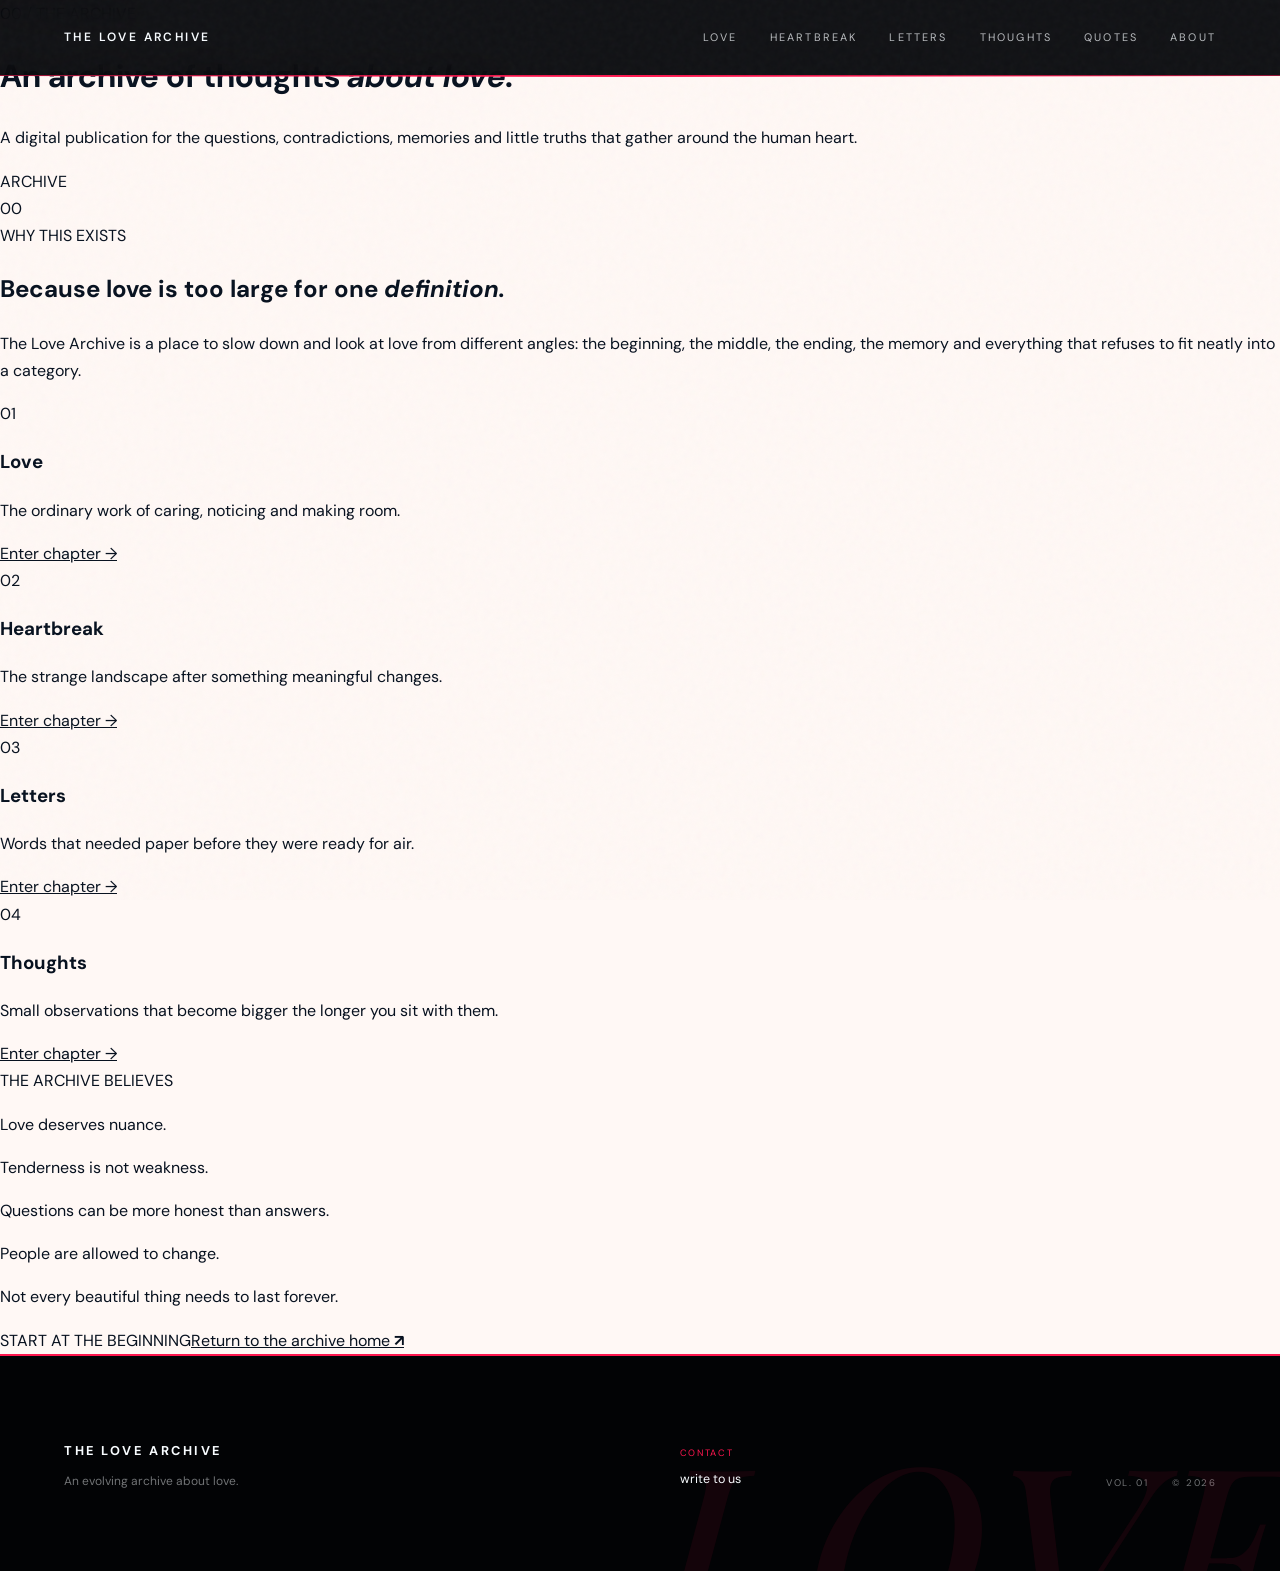
==== about.html @ b75285fd "Add about.html archive chapter" ====
<!DOCTYPE html>
<html lang="en"><head><meta charset="UTF-8"><meta name="viewport" content="width=device-width, initial-scale=1.0"><meta name="description" content="About The Love Archive — an evolving digital publication about love."><title>About — The Love Archive</title><link rel="preconnect" href="https://fonts.googleapis.com"><link rel="preconnect" href="https://fonts.gstatic.com" crossorigin><link href="https://fonts.googleapis.com/css2?family=DM+Sans:wght@400;500;600&display=swap" rel="stylesheet"><link href="https://fonts.googleapis.com/css2?family=Playfair+Display:ital,wght@0,500;0,600;0,700;1,500;1,600&display=swap" rel="stylesheet"><link rel="stylesheet" href="style.css"><link rel="stylesheet" href="phase2.css"><link rel="stylesheet" href="experience.css"><link rel="stylesheet" href="final.css"><link rel="stylesheet" href="reference.css"><link rel="stylesheet" href="page.css"></head>
<body class="archive-page about-page"><nav class="navbar page-nav"><a class="brand" href="index.html">THE LOVE ARCHIVE</a><button class="nav-toggle" id="navToggle" aria-label="Open navigation" aria-expanded="false"><span></span><span></span><span></span></button><div class="nav-links" id="navLinks"><a href="love.html">Love</a><a href="heartbreak.html">Heartbreak</a><a href="letters.html">Letters</a><a href="thoughts.html">Thoughts</a><a href="quotes.html">Quotes</a><a class="active" href="about.html">About</a></div></nav>
<header class="page-hero page-hero-about"><div class="page-hero-copy"><span class="page-kicker">00 / THE ARCHIVE</span><h1>An archive of thoughts <em>about love.</em></h1><p>A digital publication for the questions, contradictions, memories and little truths that gather around the human heart.</p></div><span class="page-number">ARCHIVE<br>00</span></header>
<main class="page-main"><section class="editorial-intro"><span class="red-label">WHY THIS EXISTS</span><h2>Because love is too large for one <em>definition.</em></h2><p>The Love Archive is a place to slow down and look at love from different angles: the beginning, the middle, the ending, the memory and everything that refuses to fit neatly into a category.</p></section>
<section class="about-grid"><article><span>01</span><h3>Love</h3><p>The ordinary work of caring, noticing and making room.</p><a href="love.html">Enter chapter →</a></article><article><span>02</span><h3>Heartbreak</h3><p>The strange landscape after something meaningful changes.</p><a href="heartbreak.html">Enter chapter →</a></article><article><span>03</span><h3>Letters</h3><p>Words that needed paper before they were ready for air.</p><a href="letters.html">Enter chapter →</a></article><article><span>04</span><h3>Thoughts</h3><p>Small observations that become bigger the longer you sit with them.</p><a href="thoughts.html">Enter chapter →</a></article></section>
<section class="archive-principles"><span class="red-label">THE ARCHIVE BELIEVES</span><div><p>Love deserves nuance.</p><p>Tenderness is not weakness.</p><p>Questions can be more honest than answers.</p><p>People are allowed to change.</p><p>Not every beautiful thing needs to last forever.</p></div></section>
<section class="next-chapter"><span>START AT THE BEGINNING</span><a href="index.html">Return to the archive home <b>↗</b></a></section></main><footer class="footer"><div><strong>THE LOVE ARCHIVE</strong><p>An evolving archive about love.</p></div><div class="footer-contact"><span>CONTACT</span><a class="footer-secret" href="mailto:xypher404x@gmail.com">write to us</a></div><div><span>VOL. 01</span><span>© 2026</span></div></footer><script src="script.js"></script></body></html>
---- style.css ----
:root{--ink:#07111f;--ink2:#0d1b2d;--paper:#eef5f8;--white:#f8fcff;--muted:#617080;--line:rgba(7,17,31,.14);--accent:#ff3b5c;--accent2:#20d9d2;--glow:rgba(255,59,92,.24);--cream:#ffd5dc;--serif:'Playfair Display',Georgia,serif;--sans:'DM Sans',Arial,sans-serif;--ease:cubic-bezier(.22,1,.36,1)}*{box-sizing:border-box}html{scroll-behavior:smooth}body{margin:0;background:var(--paper);color:var(--ink);font:400 16px/1.7 var(--sans);overflow-x:hidden}::selection{background:var(--accent);color:var(--white)}a{color:inherit}button,input,textarea{font:inherit}.love-pulse{position:fixed;z-index:90;right:4vw;bottom:7vh;font:2rem/1 var(--serif);color:var(--accent);filter:drop-shadow(0 0 14px var(--glow));animation:heartFloat 4s ease-in-out infinite;pointer-events:none}.love-pulse:after{content:'';position:absolute;inset:-18px;border:1px solid rgba(255,59,92,.2);border-radius:50%;animation:ringPulse 2.8s ease-out infinite}.love-marquee{position:absolute;z-index:4;top:74px;left:0;width:100%;overflow:hidden;pointer-events:none;color:rgba(255,59,92,.42);font-size:.55rem;font-weight:600;letter-spacing:.3em;white-space:nowrap}.love-marquee div{display:inline-block;padding-left:100%;animation:marquee 28s linear infinite}.navbar{position:fixed;inset:0 0 auto;z-index:100;height:76px;padding:0 5vw;display:flex;align-items:center;justify-content:space-between;color:var(--white);transition:.4s var(--ease)}.navbar.scrolled{height:62px;background:rgba(7,17,31,.94);backdrop-filter:blur(16px)}.brand{font-size:.75rem;font-weight:600;letter-spacing:.2em;text-decoration:none}.nav-links{display:flex;gap:2rem}.nav-links a{font-size:.68rem;letter-spacing:.13em;text-transform:uppercase;text-decoration:none;opacity:.72;transition:.25s}.nav-links a:hover{opacity:1;color:var(--accent)}.nav-toggle{display:none;background:none;border:0;padding:8px;cursor:pointer}.nav-toggle span{display:block;width:23px;height:1px;background:var(--white);margin:5px}.hero{min-height:100svh;position:relative;display:grid;place-items:center;overflow:hidden;background:radial-gradient(circle at 78% 35%,rgba(255,59,92,.16),transparent 28%),radial-gradient(circle at 18% 80%,rgba(32,217,210,.12),transparent 32%),var(--ink);color:var(--white)}.hero-grid{position:absolute;inset:0;background-image:linear-gradient(rgba(184,243,238,.035) 1px,transparent 1px),linear-gradient(90deg,rgba(184,243,238,.035) 1px,transparent 1px);background-size:80px 80px;mask-image:linear-gradient(to bottom,black,transparent 85%)}.hero-orbit{position:absolute;width:55vw;height:55vw;max-width:760px;max-height:760px;border:1px solid rgba(255,59,92,.2);border-radius:50%;right:-15vw;top:-8vw;box-shadow:0 0 100px rgba(255,59,92,.08);animation:orbitDrift 16s ease-in-out infinite alternate}.hero-content{position:relative;z-index:2;width:min(1120px,90vw);padding-top:4vh}.eyebrow,.issue,.section-top,.article-tag,.letter-no{font-size:.64rem;font-weight:600;letter-spacing:.18em;text-transform:uppercase}.eyebrow{color:var(--accent);margin:0 0 2rem;animation:fadeSlide .9s var(--ease) both}.issue{opacity:.38;margin:0 0 1rem}.hero h1{max-width:900px;margin:0;font:600 clamp(4rem,10vw,8.8rem)/.86 var(--serif);letter-spacing:-.06em}.hero h1 em{font-style:italic;font-weight:500;color:var(--cream);text-shadow:0 0 35px rgba(255,59,92,.16)}.hero-deck{max-width:470px;margin:2.3rem 0;color:rgba(248,252,255,.62);font-size:.98rem}.text-link{display:inline-flex;gap:.8rem;align-items:center;font-size:.68rem;font-weight:600;letter-spacing:.14em;text-transform:uppercase;text-decoration:none}.text-link span{font-size:1rem;color:var(--accent);transition:transform .3s var(--ease)}.text-link:hover span{transform:translateY(4px)}.hero-side{position:absolute;z-index:2;left:5vw;right:5vw;bottom:2rem;display:flex;justify-content:space-between;font-size:.58rem;letter-spacing:.18em;opacity:.3}.intro-strip{width:min(1180px,90vw);margin:0 auto;padding:2rem 0;display:grid;grid-template-columns:1fr 2fr auto;gap:2rem;border-bottom:1px solid var(--line);font-size:.68rem;letter-spacing:.1em}.intro-strip p{margin:0}.intro-strip p:nth-child(2){max-width:600px;letter-spacing:0;font-size:.82rem;color:var(--muted)}.intro-strip span{font:2rem var(--serif);color:var(--accent)}.section{width:min(1180px,90vw);margin:auto;padding:9rem 0}.section-top{display:flex;gap:1rem;align-items:center;color:var(--accent2);margin-bottom:3.5rem}.section-top p{margin:0}.section-top span{font-size:.65rem}.feature-head,.split-heading,.letters-intro,.thoughts-head{display:grid;grid-template-columns:1.25fr .75fr;gap:7vw;align-items:end;margin-bottom:5rem}.section h2{margin:0;font:600 clamp(3rem,6vw,5.5rem)/.94 var(--serif);letter-spacing:-.05em}.section h2 em{font-style:italic;font-weight:500;color:var(--accent)}.feature-head>p,.letters-intro>p,.thoughts-head>p,.split-heading .lead{margin:0;color:var(--muted);font-size:.92rem;line-height:1.9;max-width:430px}.article-grid{display:grid;grid-template-columns:1.2fr .8fr .8fr;gap:1px;background:var(--line)}.article{min-height:330px;padding:2rem;background:var(--paper);display:flex;flex-direction:column}.article-large{min-height:430px}.article.dark{background:var(--ink);color:var(--white)}.article-tag{color:var(--accent);margin-bottom:auto}.article.dark .article-tag{color:var(--accent2)}.article h3{font:500 clamp(1.7rem,2.6vw,2.4rem)/1.1 var(--serif);margin:2rem 0 .8rem;letter-spacing:-.03em}.article p{color:var(--muted);font-size:.84rem;line-height:1.8;margin:0 0 1.5rem}.article.dark p{color:rgba(248,252,255,.58)}.article a{font-size:.65rem;font-weight:600;letter-spacing:.12em;text-transform:uppercase}.heartbreak{background:var(--ink);color:var(--white);max-width:none;width:100%;padding-left:max(5vw,calc((100vw - 1180px)/2));padding-right:max(5vw,calc((100vw - 1180px)/2));position:relative;overflow:hidden}.heartbreak:before{content:'';position:absolute;width:420px;height:420px;border:1px solid rgba(255,59,92,.2);border-radius:50%;right:-180px;bottom:-180px;animation:slowSpin 22s linear infinite}.heartbreak:after{content:'♥';position:absolute;right:12%;top:22%;font:10rem/.8 var(--serif);color:rgba(255,59,92,.035);animation:heartFloat 6s ease-in-out infinite}.heartbreak .section-top{color:var(--accent)}.split-heading{margin-bottom:6rem}.split-heading .lead{color:rgba(248,252,255,.6)}.dark-link{color:var(--white);margin-top:1.8rem}.heartbreak-list{border-top:1px solid rgba(255,255,255,.14)}.heartbreak-list article{display:grid;grid-template-columns:100px 1fr;gap:3rem;padding:2rem 0;border-bottom:1px solid rgba(255,255,255,.14);transition:padding-left .4s var(--ease)}.heartbreak-list article:hover{padding-left:1rem}.heartbreak-list article>span{font-size:.62rem;letter-spacing:.14em;color:var(--accent)}.heartbreak-list h3{margin:0 0 .4rem;font:500 1.6rem var(--serif)}.heartbreak-list p{margin:0;color:rgba(248,252,255,.52);font-size:.84rem}.letters{background:var(--paper)}.letter-stack{display:grid;gap:1rem;max-width:850px;margin-left:auto}.letter-card{position:relative;background:var(--white);border:1px solid var(--line);padding:2rem 2.2rem;min-height:260px;box-shadow:0 20px 50px rgba(7,17,31,.07)}.letter-card.offset{transform:translateX(-12%)}.letter-no{color:var(--accent2)}.letter-card h3{font:500 clamp(1.8rem,3vw,2.8rem)/1.05 var(--serif);letter-spacing:-.035em;margin:2.2rem 0 .8rem}.letter-card p{max-width:600px;color:var(--muted);font-size:.86rem}.letter-more{display:grid;grid-template-rows:0fr;opacity:0;transition:grid-template-rows .4s var(--ease),opacity .3s var(--ease)}.letter-more p{overflow:hidden;margin:0}.letter-card.expanded .letter-more{grid-template-rows:1fr;opacity:1;margin:.5rem 0 1.2rem}.letter-open{border:0;background:none;padding:0;color:var(--accent);font-size:.65rem;font-weight:600;letter-spacing:.12em;text-transform:uppercase;cursor:pointer}.letters-note{margin:3rem 0 0;text-align:right;color:var(--muted);font-size:.72rem;font-style:italic}.thoughts{border-top:1px solid var(--line)}.thought-grid{display:grid;grid-template-columns:repeat(4,1fr);border-top:1px solid var(--line);border-left:1px solid var(--line)}.thought-grid article{padding:2rem;border-right:1px solid var(--line);border-bottom:1px solid var(--line);min-height:280px}.thought-grid span{font-size:.6rem;color:var(--accent);letter-spacing:.15em}.thought-grid h3{font:500 1.6rem var(--serif);margin:3rem 0 .8rem}.thought-grid p{font-size:.8rem;color:var(--muted);line-height:1.8}.quotes{width:min(1180px,90vw);margin:0 auto 2rem;background:linear-gradient(135deg,#0b1830,#102b3f);color:var(--white);padding:5rem;position:relative;overflow:hidden}.quotes:after{content:'♥';position:absolute;font:24rem/.8 var(--serif);color:rgba(255,59,92,.045);right:-40px;bottom:-80px;animation:heartFloat 7s ease-in-out infinite}.quotes .section-top{color:var(--accent)}.quote-layout{display:grid;grid-template-columns:.75fr 1.25fr;gap:8vw;align-items:center;position:relative;z-index:1}.quotes h2{color:var(--white)}.quotes h2 em{color:var(--accent)}.quotes>div>p{color:rgba(248,252,255,.62);max-width:350px}.quote-box{position:relative;min-height:270px;padding:2rem 0}.quote-mark{position:absolute;top:-2rem;left:-1rem;font:7rem/.8 var(--serif);color:var(--accent);opacity:.3}.quote-box blockquote{margin:0 0 2rem;position:relative;font:500 clamp(1.8rem,3.4vw,3rem)/1.3 var(--serif);letter-spacing:-.03em;min-height:150px;opacity:0;transform:translateY(10px);transition:.4s var(--ease)}.quote-box blockquote.visible{opacity:1;transform:none}.quote-controls{display:flex;align-items:center;gap:1rem}.quote-controls>span{font-size:.6rem;letter-spacing:.14em;opacity:.55}.quote-controls div{display:flex;gap:.4rem}.quote-controls button{width:22px;height:2px;padding:0;border:0;background:rgba(255,255,255,.25);cursor:pointer}.quote-controls button.active{width:40px;background:var(--accent)}.note-section{padding-top:8rem}.note-card{display:grid;grid-template-columns:1fr 1fr;gap:8vw;padding:5vw;background:#dceaf0;border-top:3px solid var(--accent)}.note-card h2{font-size:clamp(2.8rem,5vw,4.8rem)}.note-card>div>p{max-width:390px;color:var(--muted)}#messageForm{display:grid;gap:.5rem}.field-label{font-size:.62rem;text-transform:uppercase;letter-spacing:.12em;color:var(--muted);margin-top:.7rem}.field-input,.field-textarea{width:100%;border:0;border-bottom:1px solid rgba(7,17,31,.22);padding:.7rem 0;background:transparent;outline:0;color:var(--ink)}.field-textarea{resize:vertical}.field-input:focus,.field-textarea:focus{border-color:var(--accent)}.field-error{font-size:.72rem;color:var(--accent);margin:.5rem 0}.btn{border:0;background:var(--ink);color:var(--white);padding:.9rem 1.3rem;cursor:pointer;font-size:.65rem;font-weight:600;letter-spacing:.12em;text-transform:uppercase;justify-self:start;margin-top:.8rem;transition:transform .25s var(--ease),box-shadow .25s var(--ease)}.btn:hover{transform:translateY(-2px);box-shadow:0 10px 30px rgba(255,59,92,.2)}.btn span{margin-left:.7rem}.message-wall{list-style:none;margin:3rem 0 0;padding:0;display:grid;grid-template-columns:repeat(2,1fr);gap:1rem}.message-wall li{background:var(--white);padding:1.4rem;border:1px solid var(--line)}.msg-text{margin:0 0 .6rem;font:500 1.05rem/1.5 var(--serif)}.msg-name{font-size:.68rem;color:var(--accent)}.message-wall-empty{grid-column:1/-1;text-align:center;color:var(--muted);font-size:.8rem}.footer{position:relative;overflow:hidden;display:grid;grid-template-columns:1.5fr 1fr auto;gap:3rem;align-items:end;padding:5rem 5vw;background:var(--ink);color:var(--white);border-top:1px solid rgba(255,59,92,.25)}.footer:before{content:'LOVE';position:absolute;right:-2vw;bottom:-5vw;font:clamp(8rem,20vw,18rem)/.7 var(--serif);font-style:italic;color:rgba(255,59,92,.04);pointer-events:none}.footer strong{font-size:.8rem;letter-spacing:.2em}.footer p{margin:.5rem 0 0;color:rgba(248,252,255,.45);font-size:.75rem}.footer>div:last-child{display:flex;gap:1.5rem;font-size:.6rem;letter-spacing:.15em;color:rgba(248,252,255,.45)}.footer-contact{display:flex;flex-direction:column;gap:.45rem;position:relative;z-index:1}.footer-contact span{font-size:.58rem;letter-spacing:.18em;color:var(--accent)}.footer-contact a{font-size:.78rem;text-decoration:none;color:var(--white);transition:color .25s}.footer-contact a:hover{color:var(--accent)}.letter-card,.article,.thought-grid article{transition:transform .35s var(--ease),box-shadow .35s var(--ease)}.letter-card:hover{transform:translateY(-4px);box-shadow:0 28px 60px rgba(255,59,92,.1)}.letter-card.offset:hover{transform:translate(-12%,-4px)}.article:hover{transform:translateY(-3px)}.thought-grid article:hover{background:rgba(255,255,255,.45)}.navbar a:focus-visible,.text-link:focus-visible,.btn:focus-visible,.letter-open:focus-visible,.nav-toggle:focus-visible,.footer-contact a:focus-visible{outline:2px solid var(--accent);outline-offset:4px}@keyframes heartFloat{0%,100%{transform:translateY(0) rotate(-3deg)}50%{transform:translateY(-18px) rotate(3deg)}}@keyframes ringPulse{0%{transform:scale(.7);opacity:.8}100%{transform:scale(1.7);opacity:0}}@keyframes marquee{from{transform:translateX(0)}to{transform:translateX(-100%)}}@keyframes orbitDrift{0%{transform:translate(0,0) rotate(0deg)}100%{transform:translate(-25px,20px) rotate(8deg)}}@keyframes slowSpin{to{transform:rotate(360deg)}}@keyframes fadeSlide{from{opacity:0;transform:translateY(12px)}to{opacity:1;transform:none}}@media(max-width:800px){.nav-toggle{display:block}.nav-links{position:fixed;top:62px;right:0;width:min(78vw,320px);padding:1rem;background:rgba(7,17,31,.98);flex-direction:column;gap:0;transform:translateX(100%);transition:transform .35s var(--ease)}.nav-links.open{transform:none}.nav-links a{padding:1rem 1.2rem}.intro-strip{grid-template-columns:1fr auto}.intro-strip p:nth-child(2){grid-column:1/-1;grid-row:2}.feature-head,.split-heading,.letters-intro,.thoughts-head,.quote-layout,.note-card{grid-template-columns:1fr;gap:2rem}.article-grid{grid-template-columns:1fr}.article-large{min-height:330px}.letter-card.offset{transform:none}.letter-card.offset:hover{transform:translateY(-4px)}.thought-grid{grid-template-columns:1fr 1fr}.quotes{padding:4rem 6vw}.hero h1{font-size:clamp(3.2rem,16vw,6rem)}.section{padding:6rem 0}.heartbreak{padding-left:5vw;padding-right:5vw}.footer{grid-template-columns:1fr;gap:2rem}.footer>div:last-child{justify-content:space-between}.love-marquee{top:66px}}@media(max-width:520px){.thought-grid{grid-template-columns:1fr}.hero-side span:first-child{display:none}.hero-side{justify-content:flex-end}.message-wall{grid-template-columns:1fr}.note-card{padding:2rem}.section{width:min(90vw,1180px)}.heartbreak-list article{grid-template-columns:65px 1fr;gap:1rem}.love-pulse{right:7vw;bottom:5vh}.love-marquee{display:none}}@media(prefers-reduced-motion:reduce){html{scroll-behavior:auto}.letter-card,.article,.thought-grid article,.quote-box blockquote,.nav-links,.letter-more,.heartbreak-list article,.btn{transition:none}.love-pulse,.love-marquee,.hero-orbit,.heartbreak:before,.heartbreak:after,.quotes:after{animation:none}.love-pulse{display:none}}
---- phase2.css ----
/* THE LOVE ARCHIVE — Phase II visual layer */
.archive-opening{position:fixed;inset:0;z-index:1000;background:#050b14;color:#f8fcff;display:grid;place-items:center;transition:opacity .9s cubic-bezier(.22,1,.36,1),visibility .9s}.archive-opening.done{opacity:0;visibility:hidden;pointer-events:none}.opening-inner{text-align:center;display:flex;flex-direction:column;align-items:center;gap:1rem}.opening-kicker,.opening-volume{font:600 .62rem/1 var(--sans);letter-spacing:.25em;text-transform:uppercase;opacity:.65}.opening-heart{font:4rem/1 var(--serif);color:var(--accent);filter:drop-shadow(0 0 25px rgba(255,59,92,.45));animation:openingBeat 1.25s ease-in-out infinite}.opening-line{font:italic 1rem var(--serif);color:rgba(248,252,255,.5)}.archive-opening:after{content:'';position:absolute;width:18vw;height:18vw;border:1px solid rgba(255,59,92,.18);border-radius:50%;animation:openingRing 3s ease-out infinite;pointer-events:none}.archive-ticker{overflow:hidden;display:flex;gap:7vw;padding:1.1rem 0;background:var(--ink);color:var(--accent);font:600 clamp(2.8rem,7vw,7rem)/.8 var(--serif);font-style:italic;white-space:nowrap;border-top:1px solid rgba(255,59,92,.18);border-bottom:1px solid rgba(255,59,92,.18)}.archive-ticker span{animation:tickerDrift 16s linear infinite}.archive-ticker span:nth-child(even){animation-direction:reverse;color:rgba(255,255,255,.1)}.heart-index{padding-top:8rem;padding-bottom:8rem;background:linear-gradient(135deg,#f2f7f9,#e7eff3)}.heart-index-head{display:grid;grid-template-columns:1.25fr .75fr;gap:7vw;align-items:end;margin-bottom:3rem}.heart-index-head h2{margin:0;font:600 clamp(3rem,6vw,5.5rem)/.94 var(--serif);letter-spacing:-.05em}.heart-index-head h2 em{font-style:italic;font-weight:500;color:var(--accent)}.heart-index-head p{margin:0;color:var(--muted);max-width:430px}.heart-tabs{display:flex;flex-wrap:wrap;gap:.5rem;border-bottom:1px solid var(--line);padding-bottom:1.5rem}.heart-tab{border:1px solid var(--line);background:transparent;color:var(--ink);padding:.75rem 1rem;cursor:pointer;font-size:.62rem;font-weight:600;letter-spacing:.1em;text-transform:uppercase;transition:.25s var(--ease)}.heart-tab:hover,.heart-tab.active{background:var(--ink);color:var(--white);border-color:var(--ink);transform:translateY(-2px)}.heart-entry{margin-top:2rem;min-height:320px;padding:3rem;background:var(--ink);color:var(--white);position:relative;overflow:hidden;display:flex;flex-direction:column;justify-content:flex-end;box-shadow:0 25px 70px rgba(7,17,31,.12)}.heart-entry:before{content:'♥';position:absolute;right:5%;top:5%;font:clamp(12rem,24vw,22rem)/.8 var(--serif);color:rgba(255,59,92,.06);animation:heartFloat 6s ease-in-out infinite}.heart-entry-no{position:absolute;top:2rem;left:3rem;color:var(--accent);font-size:.6rem;letter-spacing:.18em}.heart-entry h3{position:relative;margin:0 0 .7rem;font:500 clamp(2.3rem,5vw,4.8rem)/.95 var(--serif)}.heart-entry p{position:relative;max-width:620px;color:rgba(248,252,255,.62);margin:0 0 1.3rem;font-size:.9rem}.heart-entry blockquote{position:relative;margin:0;font:italic 1.25rem/1.5 var(--serif);color:rgba(248,252,255,.86)}.secret-panel{position:fixed;inset:0;z-index:1100;background:rgba(3,7,13,.97);color:var(--white);display:grid;place-items:center;padding:2rem}.secret-panel[hidden]{display:none}.secret-inner{width:min(760px,90vw);text-align:center;position:relative}.secret-code{font:600 .62rem var(--sans);letter-spacing:.25em;color:var(--accent);text-transform:uppercase}.secret-heart{font:5rem/1 var(--serif);color:var(--accent);filter:drop-shadow(0 0 30px rgba(255,59,92,.35));margin:1.5rem 0}.secret-inner h2{font:600 clamp(3.5rem,8vw,7rem)/.88 var(--serif);letter-spacing:-.05em;margin:0}.secret-inner h2 em{color:var(--accent);font-weight:500}.secret-inner p{max-width:520px;margin:2rem auto;color:rgba(248,252,255,.55);font-size:.9rem}.secret-close{border:1px solid rgba(255,255,255,.25);background:transparent;color:var(--white);padding:.9rem 1.2rem;cursor:pointer;font-size:.63rem;font-weight:600;letter-spacing:.13em;text-transform:uppercase}.secret-close:hover{border-color:var(--accent);color:var(--accent)}@keyframes openingBeat{0%,100%{transform:scale(.92)}50%{transform:scale(1.16)}}@keyframes openingRing{0%{transform:scale(.4);opacity:.7}100%{transform:scale(4);opacity:0}}@keyframes tickerDrift{from{transform:translateX(0)}to{transform:translateX(-120px)}}@media(max-width:800px){.heart-index-head{grid-template-columns:1fr;gap:1.5rem}.heart-tabs{overflow-x:auto;flex-wrap:nowrap;padding-bottom:1rem}.heart-tab{white-space:nowrap}.heart-entry{padding:2rem;min-height:360px}.heart-entry-no{left:2rem;top:1.5rem}.archive-ticker{gap:4rem}.archive-opening:after{width:35vw;height:35vw}}@media(prefers-reduced-motion:reduce){.archive-opening,.heart-entry,.archive-ticker span,.opening-heart,.archive-opening:after{animation:none!important}.archive-opening{transition:none}.love-pulse,.love-pulse:after,.love-marquee div,.hero-orbit,.heartbreak:before,.heartbreak:after,.quotes:after{animation:none!important}.archive-ticker span{transform:none}}
---- experience.css ----
/* THE LOVE ARCHIVE — V3 EXPERIENCE LAYER */
:root{--v3-red:#ff3b5c;--v3-blue:#07111f;--v3-paper:#f3f6f5}
html{scroll-behavior:smooth}
body{background:var(--paper);overflow-x:hidden}
body:before{content:'';position:fixed;inset:0;z-index:900;pointer-events:none;opacity:.055;background-image:url("data:image/svg+xml,%3Csvg viewBox='0 0 160 160' xmlns='http://www.w3.org/2000/svg'%3E%3Cfilter id='n'%3E%3CfeTurbulence type='fractalNoise' baseFrequency='.9' numOctaves='3' stitchTiles='stitch'/%3E%3C/filter%3E%3Crect width='100%25' height='100%25' filter='url(%23n)' opacity='.55'/%3E%3C/svg%3E")}
.archive-progress{position:fixed;left:0;top:0;width:100%;height:2px;z-index:1200;background:rgba(255,255,255,.08)}.archive-progress i{display:block;width:0;height:100%;background:var(--v3-red);transform-origin:left;transition:width .08s linear}
.chapter-rail{position:fixed;right:22px;top:50%;z-index:800;transform:translateY(-50%);display:flex;flex-direction:column;gap:11px}.chapter-rail button{width:7px;height:7px;padding:0;border:1px solid currentColor;border-radius:50%;background:transparent;color:rgba(7,17,31,.3);cursor:pointer;transition:.3s var(--ease)}.chapter-rail button.active{height:28px;border-radius:8px;background:var(--v3-red);border-color:var(--v3-red)}
.hero{min-height:100svh}.hero-content{transform:translateZ(0);transition:transform .15s linear}.hero:after{content:'SCROLL TO FEEL SOMETHING';position:absolute;bottom:2.4rem;left:50%;transform:translateX(-50%);font:600 .55rem var(--sans);letter-spacing:.22em;color:rgba(248,252,255,.35);white-space:nowrap}
.section{position:relative}.section:before{content:attr(data-chapter);position:absolute;right:5vw;top:4rem;font:600 .55rem var(--sans);letter-spacing:.2em;color:rgba(7,17,31,.25)}
.archive-ticker{position:relative}.archive-ticker:before{content:'THE HUMAN HEART';position:absolute;left:1.5rem;top:.4rem;font:600 .5rem var(--sans);letter-spacing:.2em;color:rgba(255,255,255,.3);z-index:2}
.heart-index{isolation:isolate}.heart-index:after{content:'';position:absolute;inset:0;z-index:-1;background:radial-gradient(circle at 85% 20%,rgba(255,59,92,.12),transparent 28%),radial-gradient(circle at 10% 80%,rgba(32,217,210,.1),transparent 25%)}
.heart-tab{position:relative;overflow:hidden}.heart-tab:after{content:'';position:absolute;inset:0;background:var(--v3-red);transform:translateY(105%);transition:transform .35s var(--ease);z-index:-1}.heart-tab:hover:after,.heart-tab.active:after{transform:translateY(0)}
.heart-entry{transition:box-shadow .5s ease}.heart-entry[data-feeling='broken']{box-shadow:0 30px 90px rgba(7,17,31,.2)}
.feature{background:linear-gradient(180deg,var(--paper),#eaf0f2)}
.letters{background:#ebe4dc}.letter-card{box-shadow:0 18px 45px rgba(7,17,31,.08);transition:transform .5s var(--ease),box-shadow .5s ease}.letter-card:hover{transform:translateY(-7px) rotate(-.2deg);box-shadow:0 30px 65px rgba(7,17,31,.14)}.letter-card.offset:hover{transform:translateY(-7px) rotate(.2deg)}
.quote-box{position:relative}.quote-box:after{content:'♥';position:absolute;right:3%;bottom:-15%;font:15rem/.7 var(--serif);color:rgba(255,59,92,.06);pointer-events:none}
.note-section{background:var(--v3-blue)}
.archive-manifesto{min-height:100svh;background:var(--v3-blue);color:var(--white);display:grid;place-items:center;padding:10vw 6vw;position:relative;overflow:hidden}.archive-manifesto:before,.archive-manifesto:after{content:'';position:absolute;border:1px solid rgba(255,59,92,.16);border-radius:50%;width:55vw;height:55vw;left:50%;top:50%;transform:translate(-50%,-50%);animation:manifestoPulse 7s ease-in-out infinite}.archive-manifesto:after{width:25vw;height:25vw;border-color:rgba(32,217,210,.1);animation-delay:-2.5s}.manifesto-inner{position:relative;z-index:1;text-align:center;max-width:1100px}.manifesto-kicker{display:block;font:600 .58rem var(--sans);letter-spacing:.28em;color:var(--v3-red);margin-bottom:2rem}.manifesto-inner h2{margin:0;font:500 clamp(3.3rem,9vw,9rem)/.86 var(--serif);letter-spacing:-.055em}.manifesto-inner h2 em{color:var(--v3-red);font-weight:500}.manifesto-sub{margin:2.5rem auto 0;max-width:560px;color:rgba(248,252,255,.5);font-size:.82rem}.manifesto-end{display:flex;justify-content:center;gap:2rem;margin-top:4rem;font:600 .55rem var(--sans);letter-spacing:.18em;color:rgba(248,252,255,.35)}
.archive-stamp{position:absolute;left:5vw;bottom:4rem;font:600 .5rem var(--sans);letter-spacing:.18em;color:rgba(248,252,255,.28);writing-mode:vertical-rl}
.back-top{display:inline-flex;align-items:center;gap:.6rem;margin-top:2rem;color:rgba(248,252,255,.6);font:600 .58rem var(--sans);letter-spacing:.14em;text-transform:uppercase;text-decoration:none}.back-top:hover{color:var(--v3-red)}
@keyframes manifestoPulse{0%,100%{transform:translate(-50%,-50%) scale(.92);opacity:.35}50%{transform:translate(-50%,-50%) scale(1.06);opacity:.7}}
@media(max-width:800px){.chapter-rail{display:none}.hero:after{bottom:1.4rem}.archive-manifesto{min-height:85svh}.manifesto-end{flex-wrap:wrap;gap:1rem}.archive-stamp{display:none}}
@media(prefers-reduced-motion:reduce){html{scroll-behavior:auto}.hero-content,.heart-tab,.letter-card{transition:none}.archive-manifesto:before,.archive-manifesto:after{animation:none}}
---- final.css ----
/* THE LOVE ARCHIVE — FINAL EDITION */
:root{--final-red:#ff174f;--final-red-soft:#ff496b;--final-dark:#05070d;--final-paper:#fff8f5}
body{background:var(--final-paper)}
/* Red becomes the visual heartbeat, not decoration. */
.hero{background-image:linear-gradient(90deg,rgba(5,7,13,.98) 0%,rgba(5,7,13,.78) 34%,rgba(5,7,13,.16) 68%,rgba(5,7,13,.82) 100%),url("images/editorial-couple.svg"),radial-gradient(circle at 72% 30%,rgba(255,23,79,.34),transparent 24%),radial-gradient(circle at 20% 85%,rgba(255,23,79,.12),transparent 28%),linear-gradient(135deg,#05070d,#120208);background-size:cover,cover,auto,auto,auto;background-position:center,center,center,center,center;background-blend-mode:normal,screen,normal,normal,normal}
.hero:before{content:"";position:absolute;inset:0;pointer-events:none;background:linear-gradient(0deg,rgba(5,7,13,.65),transparent 30%,rgba(5,7,13,.12) 70%,rgba(5,7,13,.78));z-index:0}.hero-content,.hero-side{position:relative;z-index:2}
.hero h1 em,.section h2 em,.manifesto-inner h2 em{color:var(--final-red-soft)!important;text-shadow:0 0 45px rgba(255,23,79,.2)}
.eyebrow,.section-top,.article-tag,.text-link span,.letter-open,.heartbreak-list article>span{color:var(--final-red)!important}
.archive-ticker{background:var(--final-red)!important;color:#fff!important;border-color:var(--final-red)!important}
.archive-ticker span:nth-child(even){color:rgba(255,255,255,.28)!important}
.heart-index{background:linear-gradient(135deg,#fff8f5,#ffe8ed)!important}
.heart-index:after{background:radial-gradient(circle at 85% 20%,rgba(255,23,79,.2),transparent 28%),radial-gradient(circle at 10% 80%,rgba(255,23,79,.08),transparent 25%)!important}
.heart-tab:hover,.heart-tab.active{background:var(--final-red)!important;border-color:var(--final-red)!important}
.heart-entry{background:linear-gradient(135deg,#090b12,#16070d)!important;border-left:5px solid var(--final-red);box-shadow:0 30px 100px rgba(255,23,79,.15)!important}
.heart-entry:before{color:rgba(255,23,79,.11)!important}
.heart-entry blockquote{color:#fff!important}
.feature{background:linear-gradient(180deg,#fff8f5,#ffeef1)!important}
.article.dark{background:#090a10!important;border-top:3px solid var(--final-red)}
.letters{background:#f4e9e4!important;position:relative;overflow:hidden}.letters:after{content:"";position:absolute;right:-7vw;top:5%;width:46vw;height:62vw;max-height:760px;background:url("images/editorial-couple.svg") center/cover no-repeat;opacity:.085;filter:grayscale(1) contrast(1.25);pointer-events:none;mix-blend-mode:multiply;mask-image:linear-gradient(to bottom,transparent,black 14%,black 84%,transparent)}.letters>*{position:relative;z-index:1}
.letter-card:hover{box-shadow:0 30px 70px rgba(255,23,79,.16)!important}
.letter-no,.thought-grid span{color:var(--final-red)!important}
.thoughts{background:#fff8f5;position:relative;overflow:hidden}.thoughts:after{content:"";position:absolute;right:-4vw;bottom:-7vw;width:55vw;height:42vw;background:url("images/editorial-childhood.svg") center/cover no-repeat;opacity:.16;filter:grayscale(.8) contrast(1.05);pointer-events:none;mix-blend-mode:multiply;mask-image:linear-gradient(to left,black 45%,transparent 100%)}.thoughts>*{position:relative;z-index:1}
.quotes{background-image:linear-gradient(90deg,rgba(8,9,16,.98),rgba(8,9,16,.66)),url("images/editorial-couple.svg"),radial-gradient(circle at 80% 20%,rgba(255,23,79,.3),transparent 30%),linear-gradient(135deg,#080910,#180910)!important;background-size:cover,cover,auto,auto!important;background-position:center!important;border:1px solid rgba(255,23,79,.25)}
.quote-mark{color:var(--final-red)!important}.quote-controls button.active{background:var(--final-red)!important}
.note-section{background:#080910!important}
.note-card{background:linear-gradient(135deg,#ffe4e9,#fff4f1)!important;border-top-color:var(--final-red)!important;box-shadow:0 25px 80px rgba(255,23,79,.1)}
.btn{background:var(--final-red)!important;box-shadow:0 12px 35px rgba(255,23,79,.18)}
.btn:hover{background:#d9003e!important;box-shadow:0 16px 45px rgba(255,23,79,.3)!important}
.message-wall li{border-top:2px solid var(--final-red)}
.footer{background:#030407!important;border-top:2px solid var(--final-red)!important}
.footer:before{color:rgba(255,23,79,.075)!important}
.footer-contact span,.footer-contact a:hover{color:var(--final-red)!important}
.love-pulse{color:var(--final-red)!important;filter:drop-shadow(0 0 22px rgba(255,23,79,.5))!important}
.love-pulse:after{border-color:rgba(255,23,79,.35)!important}
.chapter-rail button.active{background:var(--final-red)!important;border-color:var(--final-red)!important}
.final-heartline{height:1px;background:linear-gradient(90deg,transparent,var(--final-red),transparent);box-shadow:0 0 24px rgba(255,23,79,.45)}
.archive-manifesto{background:radial-gradient(circle at center,rgba(255,23,79,.12),transparent 38%),#030407!important}
.archive-manifesto:before{border-color:rgba(255,23,79,.24)!important}.archive-manifesto:after{border-color:rgba(255,23,79,.12)!important}
.manifesto-kicker{color:var(--final-red)!important}
.manifesto-heart{font:clamp(3rem,8vw,7rem)/1 var(--serif);color:var(--final-red);margin:0 0 2rem;filter:drop-shadow(0 0 35px rgba(255,23,79,.4));animation:finalBeat 1.4s ease-in-out infinite}
.manifesto-inner h2{font-size:clamp(3.5rem,10vw,10rem)!important}
.manifesto-sub{font-size:.9rem!important;color:rgba(255,255,255,.62)!important}
.final-whisper{margin-top:5rem;font:italic clamp(1.1rem,2vw,1.5rem)/1.5 var(--serif);color:rgba(255,255,255,.45)}
.footer-secret{display:inline-block;color:rgba(255,255,255,.45);text-decoration:none;border-bottom:1px solid transparent}.footer-secret:hover{color:var(--final-red);border-color:var(--final-red)}
/* CINEMATIC SILHOUETTE PASS — visual only; existing copy remains untouched. */
.hero{background-position:center,62% center,center,center,center}
.hero:after{content:"";position:absolute;inset:0;background:linear-gradient(115deg,transparent 38%,rgba(255,23,79,.08) 58%,transparent 78%);mix-blend-mode:screen;pointer-events:none;z-index:1}
.heartbreak{background-image:linear-gradient(90deg,rgba(5,7,13,.98),rgba(5,7,13,.88)),url("images/editorial-couple.svg");background-size:cover,cover;background-position:center,68% center}
.heartbreak:after{content:"";position:absolute;right:0;top:0;width:min(58vw,900px);height:100%;background:url("images/editorial-couple.svg") 70% center/cover no-repeat;opacity:.12;filter:grayscale(1) contrast(1.3);pointer-events:none;mix-blend-mode:screen}
.heartbreak>*{position:relative;z-index:2}
.heart-index{position:relative;overflow:hidden}.heart-index:before{content:"";position:absolute;right:-12vw;top:-9vw;width:52vw;height:52vw;background:url("images/editorial-couple.svg") center/cover no-repeat;opacity:.06;filter:grayscale(1);mix-blend-mode:multiply;pointer-events:none}
.heart-index>*{position:relative;z-index:1}
.archive-ticker{box-shadow:0 0 35px rgba(255,23,79,.18)}
.letters:before{content:"LOVE / MEMORY / TENDERNESS";position:absolute;left:5vw;bottom:7%;writing-mode:vertical-rl;font:700 .5rem var(--sans);letter-spacing:.25em;color:rgba(255,23,79,.24);z-index:1}
.thoughts:before{content:"CHILDHOOD / FRIENDSHIP / HOME";position:absolute;right:5vw;top:8%;writing-mode:vertical-rl;font:700 .5rem var(--sans);letter-spacing:.25em;color:rgba(255,23,79,.28);z-index:1}
.quotes:before{content:"";position:absolute;inset:auto 0 0 0;height:2px;background:linear-gradient(90deg,transparent,var(--final-red),transparent);opacity:.7}
@keyframes finalBeat{0%,100%{transform:scale(.9)}50%{transform:scale(1.08)}}
@media(max-width:800px){.manifesto-heart{animation:none}.hero{background-image:linear-gradient(180deg,rgba(5,7,13,.92),rgba(5,7,13,.56) 48%,rgba(5,7,13,.96)),url("images/editorial-couple.svg"),radial-gradient(circle at 70% 25%,rgba(255,23,79,.3),transparent 30%),linear-gradient(135deg,#05070d,#120208);background-position:center,58% center,center,center}.heartbreak:after{width:100%;opacity:.08}.letters:after{width:82vw;height:88vw;right:-30vw}.thoughts:after{width:95vw;height:68vw;right:-32vw;bottom:-9vw}}
@media(prefers-reduced-motion:reduce){.manifesto-heart{animation:none}}
---- reference.css ----
/* REFERENCE ART DIRECTION — visual-only override. Existing copy is untouched. */
:root{--ref-red:#ff174f;--ref-black:#030407;--ref-cream:#fff8f5}
html{scroll-behavior:smooth}body{background:var(--ref-cream);overflow-x:hidden}
.navbar{background:rgba(3,4,7,.94)!important;border-bottom:1px solid rgba(255,23,79,.55)!important;backdrop-filter:blur(14px);z-index:50}.navbar:after{content:"";position:absolute;left:0;right:0;bottom:-2px;height:2px;background:linear-gradient(90deg,transparent,var(--ref-red),transparent)}.brand,.nav-links a{letter-spacing:.2em!important;text-transform:uppercase}.nav-links a:hover{color:var(--ref-red)!important}
.hero{min-height:clamp(720px,92vh,1000px)!important;position:relative;isolation:isolate;overflow:hidden;background-image:linear-gradient(90deg,rgba(3,4,7,.98) 0%,rgba(3,4,7,.88) 28%,rgba(3,4,7,.28) 61%,rgba(3,4,7,.82) 100%),url("images/editorial-couple.svg")!important;background-size:cover,cover!important;background-position:center,64% center!important;border-bottom:1px solid rgba(255,23,79,.4)}
.hero:before{content:"";position:absolute;inset:0;z-index:0;background:linear-gradient(0deg,#030407 0%,transparent 25%,transparent 75%,rgba(3,4,7,.75)),radial-gradient(circle at 55% 45%,rgba(255,23,79,.2),transparent 34%);pointer-events:none}.hero:after{content:"";position:absolute;inset:0;z-index:1;background:linear-gradient(115deg,transparent 30%,rgba(255,23,79,.1) 52%,transparent 75%);mix-blend-mode:screen;pointer-events:none}
.hero-content{position:relative;z-index:3!important;max-width:820px!important;padding-left:clamp(2rem,7vw,7rem)!important;padding-top:clamp(6rem,14vh,10rem)!important}.hero .eyebrow{color:var(--ref-red)!important;letter-spacing:.3em!important;text-transform:uppercase;font-size:.68rem!important}.hero .issue{color:var(--ref-red)!important;letter-spacing:.3em!important}.hero h1{font-size:clamp(4.8rem,9.5vw,10rem)!important;line-height:.8!important;letter-spacing:-.065em!important;text-shadow:0 12px 45px rgba(0,0,0,.72)}.hero h1 em{color:#fff!important;font-style:normal!important;position:relative}.hero h1 em:after{content:"";position:absolute;left:0;right:5%;bottom:-.04em;height:.035em;background:var(--ref-red);box-shadow:0 0 25px rgba(255,23,79,.65)}.hero .hero-deck{max-width:460px!important;color:rgba(255,255,255,.72)!important;line-height:1.75!important}.hero .text-link{color:#fff!important;text-transform:uppercase;letter-spacing:.17em!important;font-size:.62rem!important;border-bottom:1px solid rgba(255,23,79,.7)!important}.hero-side{z-index:3!important;right:4vw!important;color:rgba(255,255,255,.58)!important;letter-spacing:.28em!important}.hero-side span:last-child{color:var(--ref-red)!important;font-size:2rem!important}
.archive-ticker{height:54px!important;background:var(--ref-red)!important;color:#fff!important;border:0!important;box-shadow:0 0 40px rgba(255,23,79,.2);display:flex!important;align-items:center!important;gap:clamp(2rem,5vw,6rem)!important;overflow:hidden!important;white-space:nowrap!important;letter-spacing:.3em!important;font-size:.62rem!important}.archive-ticker span:nth-child(even){opacity:.42}.archive-ticker span:after{content:"♥";color:#05070d;margin-left:clamp(2rem,5vw,6rem)}
.section{border-top:1px solid rgba(3,4,7,.12)!important}.section-top{color:var(--ref-red)!important;letter-spacing:.3em!important;text-transform:uppercase!important}.section-top span{color:var(--ref-red)!important}
.heart-index{position:relative;overflow:hidden;min-height:650px!important;background:linear-gradient(135deg,#fff9f7,#ffe8ee)!important;padding-top:clamp(5rem,9vw,9rem)!important;padding-bottom:clamp(5rem,9vw,9rem)!important}.heart-index:before{content:"";position:absolute;right:-7vw;top:0;width:57vw;height:100%;background:url("images/editorial-couple.svg") center/cover no-repeat;opacity:.09;filter:grayscale(1) contrast(1.25);mask-image:linear-gradient(to left,black 0%,transparent 82%);pointer-events:none}.heart-index>*{position:relative;z-index:2}.heart-index-head{display:grid!important;grid-template-columns:1.2fr .55fr!important;gap:4rem!important;align-items:end}.heart-index-head h2{font-size:clamp(4rem,8vw,8rem)!important;line-height:.84!important;letter-spacing:-.06em!important}.heart-tabs{display:flex!important;flex-wrap:wrap!important;gap:.5rem!important}.heart-tab{border-radius:0!important;border:1px solid rgba(3,4,7,.2)!important;background:transparent!important;text-transform:uppercase!important;letter-spacing:.12em!important;font-size:.6rem!important}.heart-tab.active{background:var(--ref-red)!important;border-color:var(--ref-red)!important;box-shadow:0 10px 30px rgba(255,23,79,.22)}.heart-entry{position:relative;overflow:hidden;min-height:320px!important;background:linear-gradient(120deg,#07090f,#18070d)!important;border-left:5px solid var(--ref-red)!important;box-shadow:0 30px 100px rgba(255,23,79,.14)!important}.heart-entry:after{content:"♥";position:absolute;right:2%;bottom:-22%;font:30rem/1 var(--serif);color:rgba(255,23,79,.055);pointer-events:none}.heart-entry h3{font-size:clamp(2.7rem,5vw,5rem)!important}.heart-entry blockquote{font-size:clamp(1.3rem,2.4vw,2rem)!important;color:#fff!important;max-width:650px!important}
.intro-strip{background:#05070d!important;color:#fff!important;border-block:1px solid rgba(255,23,79,.5)!important}.intro-strip p:first-child{color:var(--ref-red)!important;letter-spacing:.3em!important}
.feature{position:relative;overflow:hidden;background:linear-gradient(180deg,#fff9f7,#fff0f3)!important;padding-top:clamp(5rem,9vw,9rem)!important;padding-bottom:clamp(6rem,10vw,10rem)!important}.feature:after{content:"";position:absolute;right:-8vw;top:14%;width:52vw;height:62%;background:url("images/editorial-couple.svg") center/cover no-repeat;opacity:.08;filter:grayscale(1);mask-image:linear-gradient(to left,black,transparent 85%);pointer-events:none}.feature>*{position:relative;z-index:2}.feature-head h2{font-size:clamp(4rem,8vw,8rem)!important;line-height:.84!important;letter-spacing:-.06em!important}.article-grid{position:relative;z-index:2}.article{border-radius:0!important;border:1px solid rgba(3,4,7,.16)!important}.article-large{min-height:390px!important}.article.dark{border-top:3px solid var(--ref-red)!important;background:#08090f!important;box-shadow:0 30px 90px rgba(0,0,0,.2)!important}
.heartbreak{position:relative;overflow:hidden;min-height:820px!important;background:#030407!important;padding-top:clamp(6rem,10vw,10rem)!important;padding-bottom:clamp(6rem,10vw,10rem)!important}.heartbreak:before{content:"";position:absolute;inset:0;background:linear-gradient(90deg,#030407 0%,rgba(3,4,7,.94) 32%,rgba(3,4,7,.42) 67%,rgba(3,4,7,.92) 100%),url("images/editorial-couple.svg") 72% center/cover no-repeat;opacity:1;z-index:0}.heartbreak:after{content:"";position:absolute;inset:0;background:linear-gradient(0deg,#030407,transparent 24%,transparent 74%,#030407);z-index:1;pointer-events:none}.heartbreak>*{position:relative;z-index:2}.split-heading h2{color:#fff!important;font-size:clamp(4.5rem,9vw,9rem)!important;line-height:.78!important;letter-spacing:-.06em!important}.split-heading .lead{color:rgba(255,255,255,.7)!important;max-width:440px!important}.heartbreak-list{border-top:1px solid rgba(255,255,255,.25)!important}.heartbreak-list article{border-bottom:1px solid rgba(255,255,255,.2)!important}.heartbreak-list article h3{color:#fff!important}.heartbreak-list article p{color:rgba(255,255,255,.55)!important}
.letters{position:relative;overflow:hidden;min-height:850px!important;background:#f3e7e2!important;padding-top:clamp(6rem,10vw,10rem)!important;padding-bottom:clamp(6rem,10vw,10rem)!important}.letters:after{content:"";position:absolute;right:-5vw;top:0;width:57vw;height:100%;background:url("images/editorial-couple.svg") center/cover no-repeat;opacity:.15;filter:grayscale(1) contrast(1.2);mask-image:linear-gradient(to left,black 15%,transparent 90%);pointer-events:none}.letters>*{position:relative;z-index:2}.letters-intro h2{font-size:clamp(4rem,8vw,8rem)!important;line-height:.84!important;letter-spacing:-.06em!important}.letter-card{border-radius:0!important;border-top:3px solid var(--ref-red)!important;box-shadow:0 25px 70px rgba(35,12,12,.09)!important}.letter-card.offset{transform:translateX(7vw)!important}
.thoughts{position:relative;overflow:hidden;min-height:820px!important;background:#fff9f7!important;padding-top:clamp(6rem,10vw,10rem)!important;padding-bottom:clamp(6rem,10vw,10rem)!important}.thoughts:after{content:"";position:absolute;right:-9vw;bottom:-4vw;width:65vw;height:72%;background:url("images/editorial-childhood.svg") center/cover no-repeat;opacity:.18;filter:grayscale(.75);mask-image:linear-gradient(to left,black 15%,transparent 88%);pointer-events:none}.thoughts>*{position:relative;z-index:2}.thoughts-head h2{font-size:clamp(4rem,8vw,8rem)!important;line-height:.84!important;letter-spacing:-.06em!important}.thought-grid article{border-top:2px solid rgba(3,4,7,.14)!important}.thought-grid article h3{font-size:clamp(1.8rem,3vw,3rem)!important}
.quotes{position:relative;overflow:hidden;min-height:760px!important;background-image:linear-gradient(90deg,rgba(3,4,7,.97),rgba(3,4,7,.65) 58%,rgba(3,4,7,.52)),url("images/editorial-couple.svg")!important;background-size:cover!important;background-position:center!important;padding-top:clamp(6rem,10vw,10rem)!important;padding-bottom:clamp(6rem,10vw,10rem)!important;border:0!important}.quotes:after{content:"";position:absolute;inset:auto 0 0;height:2px;background:linear-gradient(90deg,transparent,var(--ref-red),transparent)}.quote-layout{position:relative;z-index:2}.quote-layout h2{font-size:clamp(4rem,8vw,8rem)!important;line-height:.84!important;letter-spacing:-.06em!important;color:#fff!important}.quote-box{border:1px solid rgba(255,255,255,.2)!important;background:rgba(0,0,0,.28)!important;backdrop-filter:blur(6px)!important}.quote-box blockquote{color:#fff!important;font-size:clamp(1.6rem,3vw,3rem)!important}.quote-mark{color:var(--ref-red)!important}
.note-section{background:#08090f!important;padding-top:clamp(5rem,9vw,9rem)!important;padding-bottom:clamp(5rem,9vw,9rem)!important}.note-card{border-radius:0!important;border:1px solid rgba(255,23,79,.35)!important;border-top:4px solid var(--ref-red)!important;background:linear-gradient(135deg,#ffe3e8,#fff3ef)!important}.btn{background:var(--ref-red)!important}
.archive-manifesto{min-height:900px!important;background:radial-gradient(circle at center,rgba(255,23,79,.14),transparent 38%),#030407!important;display:grid!important;place-items:center!important;text-align:center!important}.manifesto-inner h2{font-size:clamp(3.8rem,9vw,9rem)!important;line-height:.82!important;letter-spacing:-.06em!important}.manifesto-heart{color:var(--ref-red)!important;filter:drop-shadow(0 0 35px rgba(255,23,79,.45))}
.footer{background:#020305!important;border-top:2px solid var(--ref-red)!important;min-height:180px!important}
@media(max-width:800px){.hero{min-height:760px!important;background-image:linear-gradient(180deg,rgba(3,4,7,.94),rgba(3,4,7,.35) 48%,rgba(3,4,7,.97)),url("images/editorial-couple.svg")!important;background-position:center,58% center!important}.hero-content{padding:7rem 1.25rem 3rem!important}.hero h1{font-size:clamp(3.7rem,17vw,6.5rem)!important}.hero-side{display:none!important}.heart-index-head{grid-template-columns:1fr!important;gap:1.5rem!important}.heart-index-head h2,.feature-head h2,.letters-intro h2,.thoughts-head h2,.split-heading h2,.quote-layout h2{font-size:clamp(3.6rem,15vw,6rem)!important}.heart-index:before{width:100%;right:-42%;opacity:.06}.feature:after{width:110%;right:-45%;opacity:.06}.heartbreak:before{background:linear-gradient(180deg,rgba(3,4,7,.96),rgba(3,4,7,.55) 55%,rgba(3,4,7,.98)),url("images/editorial-couple.svg") 63% center/cover no-repeat}.heartbreak{min-height:920px!important}.letters:after{width:110%;right:-40%;opacity:.1}.letter-card.offset{transform:none!important}.thoughts:after{width:125%;right:-45%;opacity:.12}.quotes{min-height:800px!important;background-image:linear-gradient(180deg,rgba(3,4,7,.97),rgba(3,4,7,.58) 55%,rgba(3,4,7,.97)),url("images/editorial-couple.svg")!important}.archive-ticker{gap:2rem!important}.archive-ticker span:after{margin-left:2rem!important}}
@media(prefers-reduced-motion:reduce){*{scroll-behavior:auto!important}}
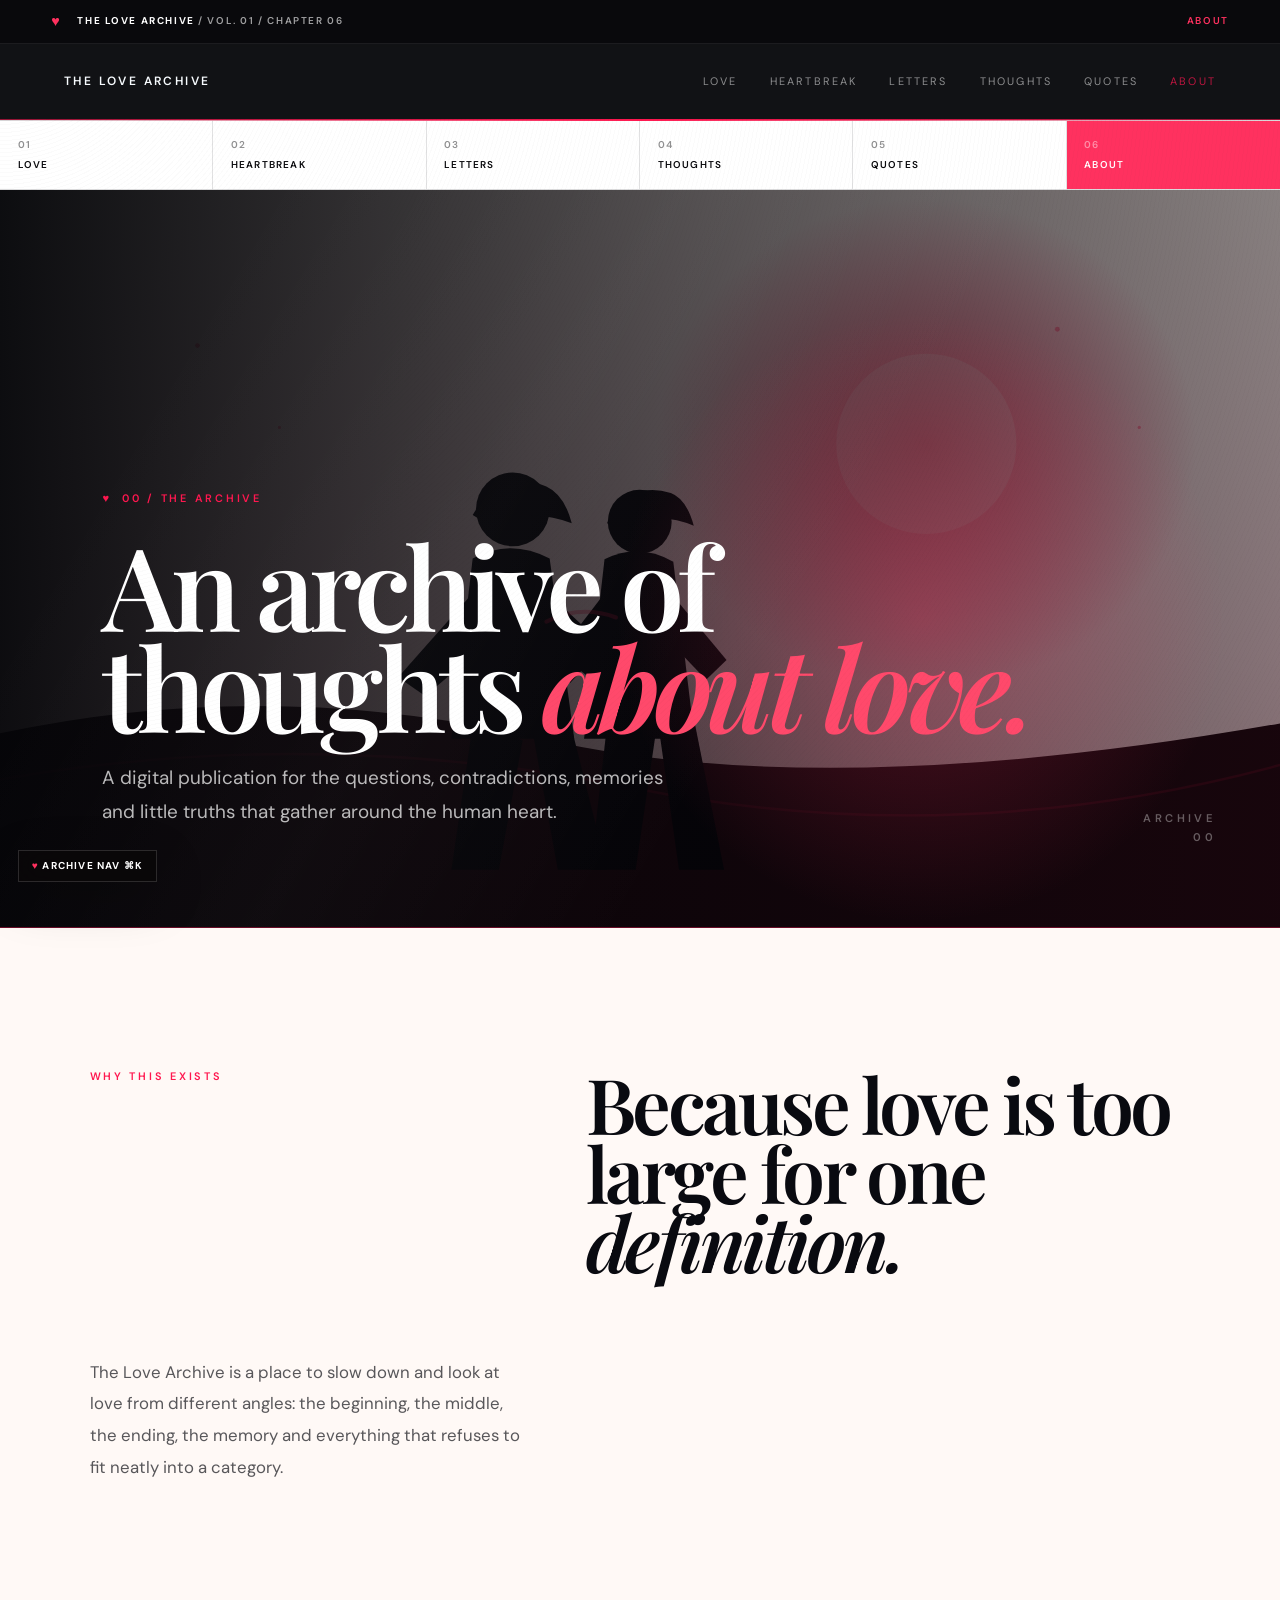
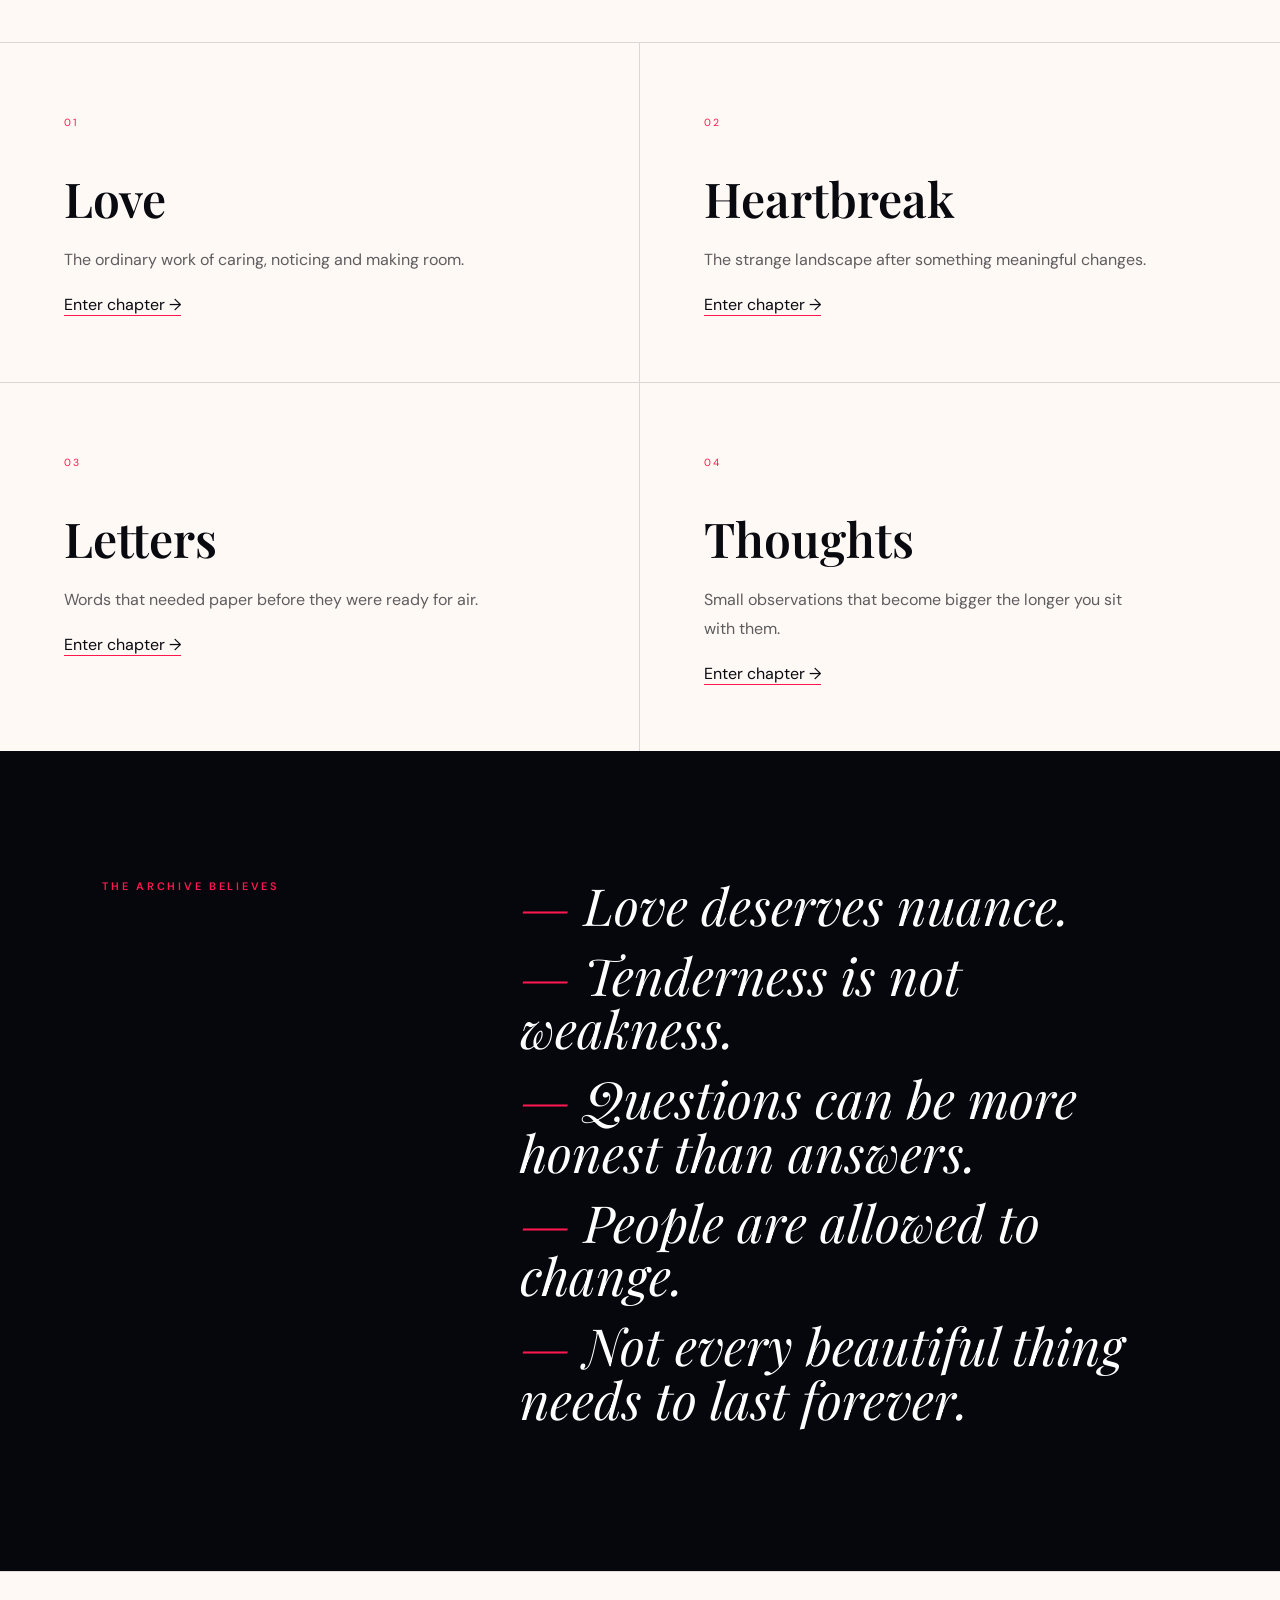
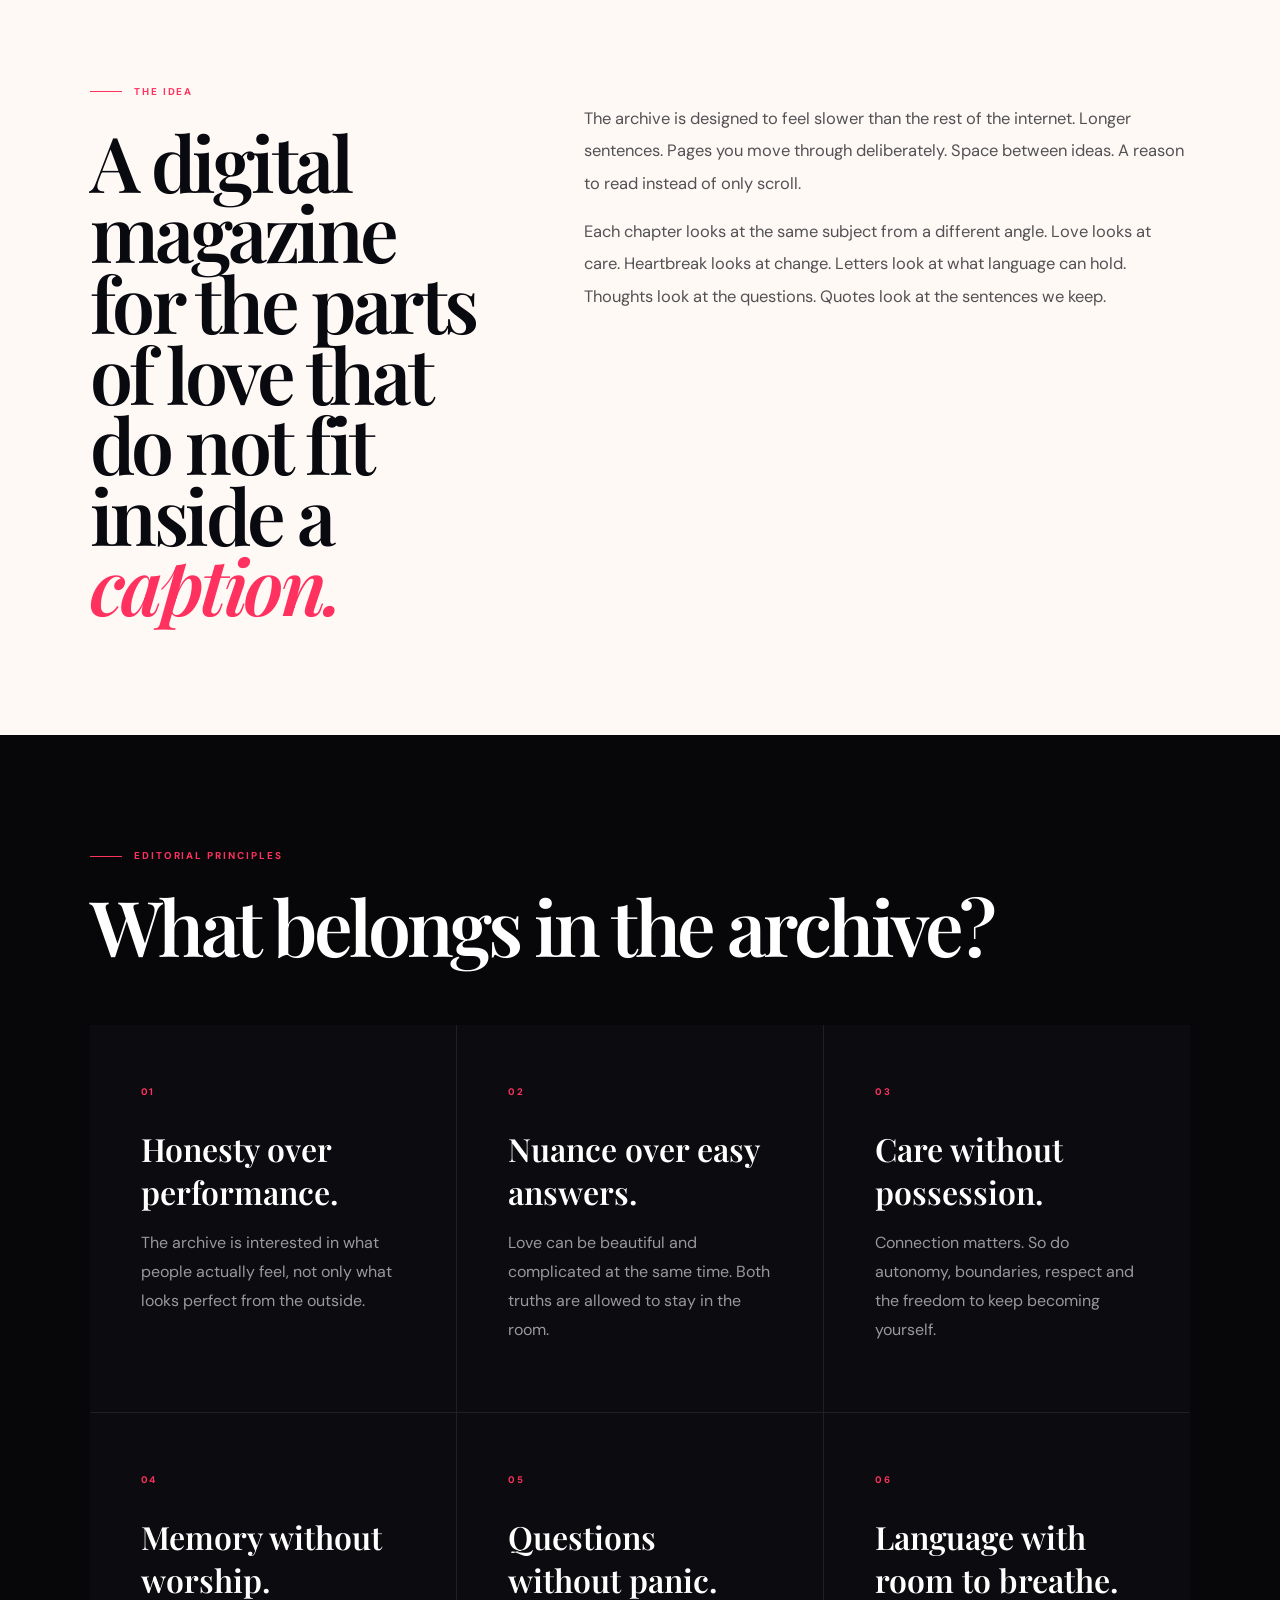
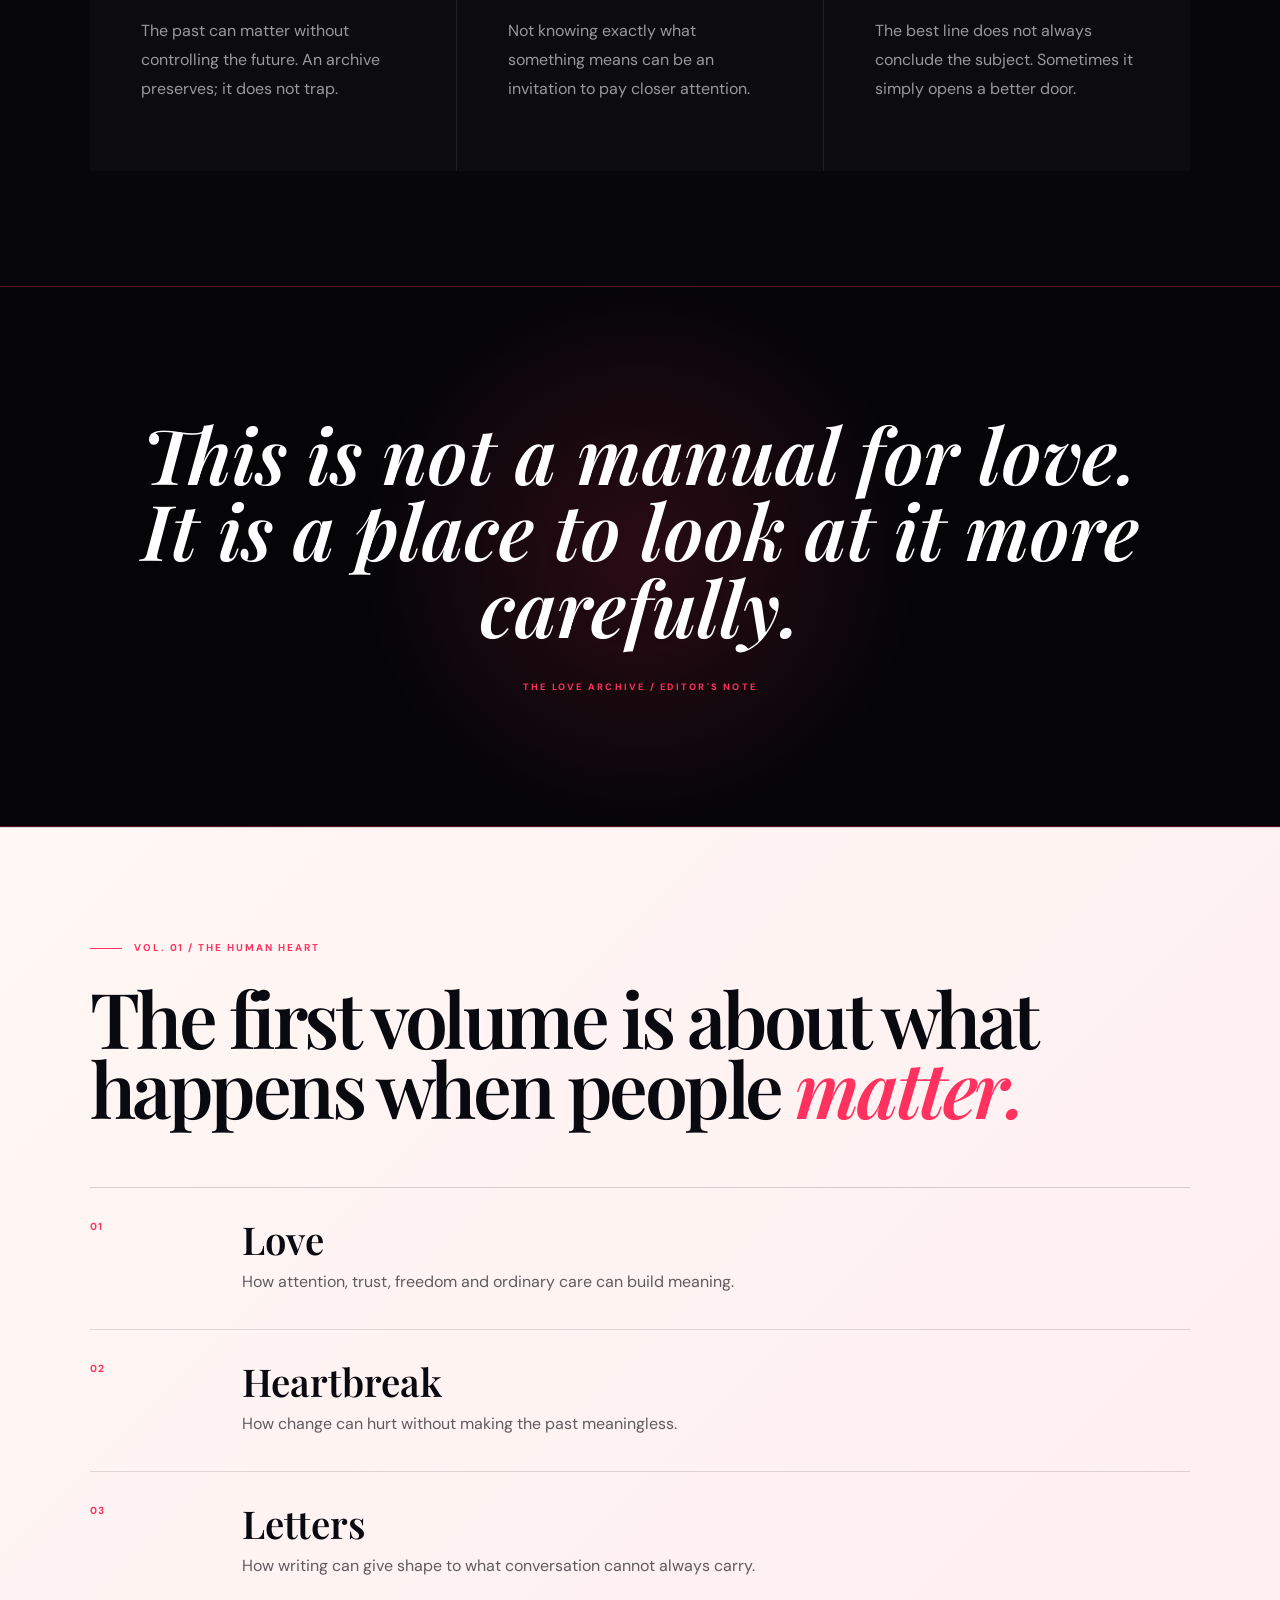
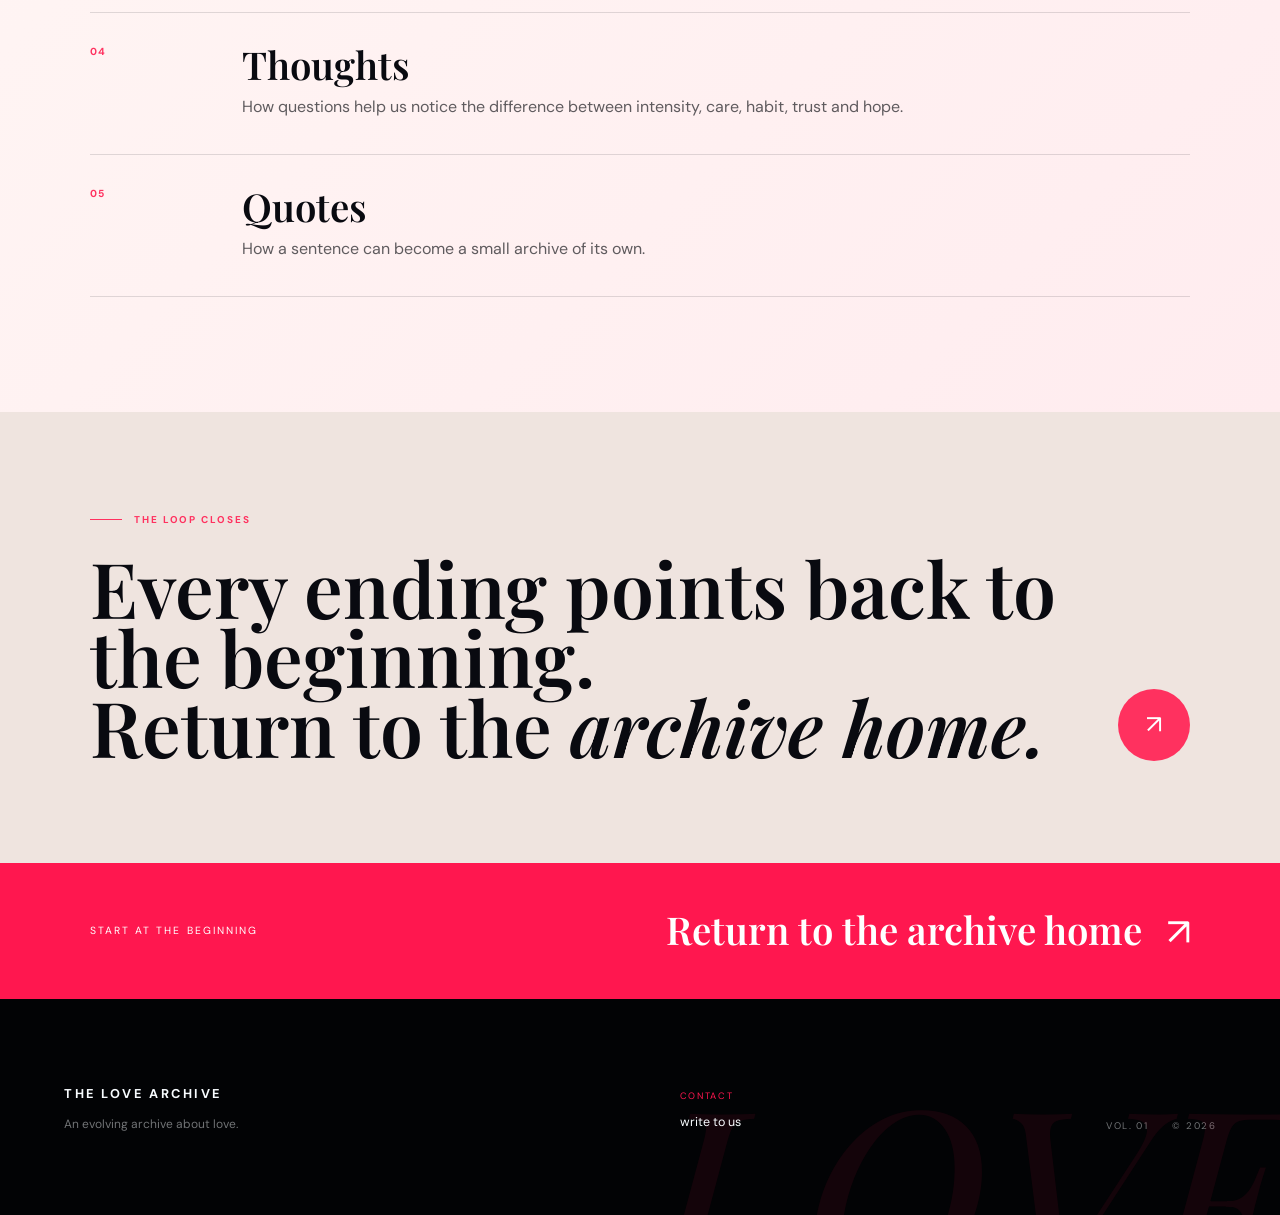
==== commit eaf091da: "Expand about chapter for Love Archive V3" ====
--- a/about.html
+++ b/about.html
@@ -1,8 +1,20 @@
 <!DOCTYPE html>
-<html lang="en"><head><meta charset="UTF-8"><meta name="viewport" content="width=device-width, initial-scale=1.0"><meta name="description" content="About The Love Archive — an evolving digital publication about love."><title>About — The Love Archive</title><link rel="preconnect" href="https://fonts.googleapis.com"><link rel="preconnect" href="https://fonts.gstatic.com" crossorigin><link href="https://fonts.googleapis.com/css2?family=DM+Sans:wght@400;500;600&display=swap" rel="stylesheet"><link href="https://fonts.googleapis.com/css2?family=Playfair+Display:ital,wght@0,500;0,600;0,700;1,500;1,600&display=swap" rel="stylesheet"><link rel="stylesheet" href="style.css"><link rel="stylesheet" href="phase2.css"><link rel="stylesheet" href="experience.css"><link rel="stylesheet" href="final.css"><link rel="stylesheet" href="reference.css"><link rel="stylesheet" href="page.css"></head>
-<body class="archive-page about-page"><nav class="navbar page-nav"><a class="brand" href="index.html">THE LOVE ARCHIVE</a><button class="nav-toggle" id="navToggle" aria-label="Open navigation" aria-expanded="false"><span></span><span></span><span></span></button><div class="nav-links" id="navLinks"><a href="love.html">Love</a><a href="heartbreak.html">Heartbreak</a><a href="letters.html">Letters</a><a href="thoughts.html">Thoughts</a><a href="quotes.html">Quotes</a><a class="active" href="about.html">About</a></div></nav>
+<html lang="en"><head><meta charset="UTF-8"><meta name="viewport" content="width=device-width, initial-scale=1.0"><meta name="description" content="About The Love Archive — an evolving digital publication about love."><title>About — The Love Archive</title><link rel="preconnect" href="https://fonts.googleapis.com"><link rel="preconnect" href="https://fonts.gstatic.com" crossorigin><link href="https://fonts.googleapis.com/css2?family=DM+Sans:wght@400;500;600&display=swap" rel="stylesheet"><link href="https://fonts.googleapis.com/css2?family=Playfair+Display:ital,wght@0,500;0,600;0,700;1,500;1,600&display=swap" rel="stylesheet"><link rel="stylesheet" href="style.css"><link rel="stylesheet" href="phase2.css"><link rel="stylesheet" href="experience.css"><link rel="stylesheet" href="final.css"><link rel="stylesheet" href="reference.css"><link rel="stylesheet" href="page.css"><link rel="stylesheet" href="volume-v3.css"></head>
+<body class="archive-page about-page"><div class="chapter-ribbon"><span class="ribbon-heart">♥</span><span class="ribbon-route"><b>THE LOVE ARCHIVE</b> / VOL. 01 / CHAPTER 06</span><span class="ribbon-count">ABOUT</span></div>
+<nav class="navbar page-nav"><a class="brand" href="index.html">THE LOVE ARCHIVE</a><button class="nav-toggle" id="navToggle" aria-label="Open navigation" aria-expanded="false"><span></span><span></span><span></span></button><div class="nav-links" id="navLinks"><a href="love.html">Love</a><a href="heartbreak.html">Heartbreak</a><a href="letters.html">Letters</a><a href="thoughts.html">Thoughts</a><a href="quotes.html">Quotes</a><a class="active" href="about.html">About</a></div></nav>
+<div class="chapter-map"><a href="love.html"><span>01</span>Love</a><a href="heartbreak.html"><span>02</span>Heartbreak</a><a href="letters.html"><span>03</span>Letters</a><a href="thoughts.html"><span>04</span>Thoughts</a><a href="quotes.html"><span>05</span>Quotes</a><a class="current" href="about.html"><span>06</span>About</a></div>
 <header class="page-hero page-hero-about"><div class="page-hero-copy"><span class="page-kicker">00 / THE ARCHIVE</span><h1>An archive of thoughts <em>about love.</em></h1><p>A digital publication for the questions, contradictions, memories and little truths that gather around the human heart.</p></div><span class="page-number">ARCHIVE<br>00</span></header>
 <main class="page-main"><section class="editorial-intro"><span class="red-label">WHY THIS EXISTS</span><h2>Because love is too large for one <em>definition.</em></h2><p>The Love Archive is a place to slow down and look at love from different angles: the beginning, the middle, the ending, the memory and everything that refuses to fit neatly into a category.</p></section>
 <section class="about-grid"><article><span>01</span><h3>Love</h3><p>The ordinary work of caring, noticing and making room.</p><a href="love.html">Enter chapter →</a></article><article><span>02</span><h3>Heartbreak</h3><p>The strange landscape after something meaningful changes.</p><a href="heartbreak.html">Enter chapter →</a></article><article><span>03</span><h3>Letters</h3><p>Words that needed paper before they were ready for air.</p><a href="letters.html">Enter chapter →</a></article><article><span>04</span><h3>Thoughts</h3><p>Small observations that become bigger the longer you sit with them.</p><a href="thoughts.html">Enter chapter →</a></article></section>
 <section class="archive-principles"><span class="red-label">THE ARCHIVE BELIEVES</span><div><p>Love deserves nuance.</p><p>Tenderness is not weakness.</p><p>Questions can be more honest than answers.</p><p>People are allowed to change.</p><p>Not every beautiful thing needs to last forever.</p></div></section>
-<section class="next-chapter"><span>START AT THE BEGINNING</span><a href="index.html">Return to the archive home <b>↗</b></a></section></main><footer class="footer"><div><strong>THE LOVE ARCHIVE</strong><p>An evolving archive about love.</p></div><div class="footer-contact"><span>CONTACT</span><a class="footer-secret" href="mailto:xypher404x@gmail.com">write to us</a></div><div><span>VOL. 01</span><span>© 2026</span></div></footer><script src="script.js"></script></body></html>+
+<section class="page-section"><div class="two-col-copy"><div><span class="section-label">THE IDEA</span><h2 class="big-line">A digital magazine for the parts of love that do not fit inside a <em>caption.</em></h2></div><div class="copy"><p>The archive is designed to feel slower than the rest of the internet. Longer sentences. Pages you move through deliberately. Space between ideas. A reason to read instead of only scroll.</p><p>Each chapter looks at the same subject from a different angle. Love looks at care. Heartbreak looks at change. Letters look at what language can hold. Thoughts look at the questions. Quotes look at the sentences we keep.</p></div></div></section>
+
+<section class="page-section dark"><span class="section-label">EDITORIAL PRINCIPLES</span><h2 class="big-line">What belongs in the archive?</h2><div class="archive-values"><article><span>01</span><h3>Honesty over performance.</h3><p>The archive is interested in what people actually feel, not only what looks perfect from the outside.</p></article><article><span>02</span><h3>Nuance over easy answers.</h3><p>Love can be beautiful and complicated at the same time. Both truths are allowed to stay in the room.</p></article><article><span>03</span><h3>Care without possession.</h3><p>Connection matters. So do autonomy, boundaries, respect and the freedom to keep becoming yourself.</p></article><article><span>04</span><h3>Memory without worship.</h3><p>The past can matter without controlling the future. An archive preserves; it does not trap.</p></article><article><span>05</span><h3>Questions without panic.</h3><p>Not knowing exactly what something means can be an invitation to pay closer attention.</p></article><article><span>06</span><h3>Language with room to breathe.</h3><p>The best line does not always conclude the subject. Sometimes it simply opens a better door.</p></article></div></section>
+
+<section class="archive-pullquote"><p>This is not a manual for love. It is a place to look at it more carefully.</p><span>THE LOVE ARCHIVE / EDITOR'S NOTE</span></section>
+
+<section class="page-section soft"><span class="section-label">VOL. 01 / THE HUMAN HEART</span><h2 class="big-line">The first volume is about what happens when people <em>matter.</em></h2><div class="timeline"><article><strong>01</strong><div><h3>Love</h3><p>How attention, trust, freedom and ordinary care can build meaning.</p></div></article><article><strong>02</strong><div><h3>Heartbreak</h3><p>How change can hurt without making the past meaningless.</p></div></article><article><strong>03</strong><div><h3>Letters</h3><p>How writing can give shape to what conversation cannot always carry.</p></div></article><article><strong>04</strong><div><h3>Thoughts</h3><p>How questions help us notice the difference between intensity, care, habit, trust and hope.</p></div></article><article><strong>05</strong><div><h3>Quotes</h3><p>How a sentence can become a small archive of its own.</p></div></article></div></section>
+
+<section class="page-endcap"><div><span class="section-label">THE LOOP CLOSES</span><h2>Every ending points back to the beginning.<br>Return to the <em>archive home.</em></h2></div><a href="index.html" aria-label="Return to archive home">↗</a></section>
+<section class="next-chapter"><span>START AT THE BEGINNING</span><a href="index.html">Return to the archive home <b>↗</b></a></section></main><footer class="footer"><div><strong>THE LOVE ARCHIVE</strong><p>An evolving archive about love.</p></div><div class="footer-contact"><span>CONTACT</span><a class="footer-secret" href="mailto:xypher404x@gmail.com">write to us</a></div><div><span>VOL. 01</span><span>© 2026</span></div></footer><script src="script.js"></script><script src="volume-v3.js"></script></body></html>
--- a/page.css
+++ b/page.css
@@ -0,0 +1,17 @@
+/* THE LOVE ARCHIVE — MULTI-PAGE EDITION */
+.archive-page{background:#fff8f5;color:#090a10}.page-nav{position:sticky!important;top:0;z-index:50}.page-nav .nav-links a{color:rgba(255,255,255,.72)}.page-nav .nav-links a.active{color:#ff174f!important}
+.page-hero{min-height:76vh;padding:clamp(8rem,15vw,13rem) clamp(1.5rem,8vw,9rem) 5rem;position:relative;overflow:hidden;display:flex;align-items:flex-end;background:#05070d;color:#fff;border-bottom:1px solid rgba(255,23,79,.4)}
+.page-hero:before{content:"";position:absolute;inset:0;background:linear-gradient(90deg,rgba(3,4,7,.96) 0%,rgba(3,4,7,.68) 44%,rgba(3,4,7,.16) 100%),linear-gradient(0deg,rgba(3,4,7,.92),transparent 45%),url("images/editorial-couple.svg") 68% center/cover no-repeat;opacity:1}
+.page-hero:after{content:"";position:absolute;inset:0;background:radial-gradient(circle at 72% 58%,rgba(255,23,79,.24),transparent 30%);pointer-events:none}.page-hero-copy{position:relative;z-index:2;max-width:850px}.page-kicker,.red-label{color:#ff174f;letter-spacing:.25em;text-transform:uppercase;font:600 .68rem var(--sans)}.page-hero h1{font:600 clamp(4rem,9vw,9.5rem)/.88 var(--serif);letter-spacing:-.055em;margin:1.5rem 0}.page-hero h1 em{color:#ff496b}.page-hero p{max-width:570px;color:rgba(255,255,255,.72);font-size:1rem;line-height:1.8}.page-number{position:absolute;right:5vw;bottom:5rem;z-index:2;color:rgba(255,255,255,.35);font:600 .7rem/1.7 var(--sans);letter-spacing:.3em;text-align:right}
+.page-hero-love:before{background:linear-gradient(90deg,rgba(3,4,7,.96),rgba(3,4,7,.54) 48%,rgba(3,4,7,.1)),url("images/editorial-couple.svg") 72% center/cover no-repeat}.page-hero-heartbreak:before{background:linear-gradient(90deg,rgba(3,4,7,.98),rgba(3,4,7,.56)),url("images/editorial-couple.svg") 78% center/cover no-repeat;filter:grayscale(1)}.page-hero-letters:before,.page-hero-thoughts:before{background:linear-gradient(90deg,rgba(255,248,245,.98),rgba(255,248,245,.62)),url("images/editorial-couple.svg") 78% center/cover no-repeat;filter:grayscale(1);opacity:.95}.page-hero-letters,.page-hero-thoughts{background:#f4e9e4;color:#090a10}.page-hero-letters:after,.page-hero-thoughts:after{background:radial-gradient(circle at 75% 55%,rgba(255,23,79,.12),transparent 35%)}.page-hero-letters .page-hero-copy,.page-hero-thoughts .page-hero-copy{color:#090a10}.page-hero-letters h1,.page-hero-thoughts h1{color:#090a10}.page-hero-letters p,.page-hero-thoughts p{color:rgba(9,10,16,.65)}.page-hero-letters .page-number,.page-hero-thoughts .page-number{color:rgba(9,10,16,.4)}.page-hero-quotes:before{background:linear-gradient(90deg,rgba(3,4,7,.98),rgba(3,4,7,.6)),url("images/editorial-couple.svg") 70% center/cover no-repeat}.page-hero-about:before{background:linear-gradient(90deg,rgba(3,4,7,.96),rgba(3,4,7,.48)),url("images/editorial-childhood.svg") 78% center/cover no-repeat}
+.page-main{max-width:1400px;margin:auto}.editorial-intro{padding:clamp(6rem,11vw,12rem) clamp(1.5rem,7vw,8rem);display:grid;grid-template-columns:1fr 1.4fr;gap:4rem;align-items:start}.editorial-intro h2{font:600 clamp(3rem,6vw,6.5rem)/.9 var(--serif);letter-spacing:-.045em;margin:0}.editorial-intro p{max-width:590px;font-size:1.05rem;line-height:1.9;color:rgba(9,10,16,.68);margin-top:1rem}
+.story-grid{display:grid;grid-template-columns:repeat(2,1fr);border-top:1px solid rgba(9,10,16,.18)}.story-grid article{min-height:330px;padding:clamp(2rem,5vw,5rem);border-right:1px solid rgba(9,10,16,.12);border-bottom:1px solid rgba(9,10,16,.12)}.story-grid article:nth-child(even){border-right:0}.story-grid article>span,.thought-wall article>span,.quote-wall article>span{color:#ff174f;font:600 .65rem var(--sans);letter-spacing:.2em}.story-grid h3{font:600 clamp(2rem,4vw,4rem)/.95 var(--serif);margin:2rem 0 1rem}.story-grid p{max-width:510px;line-height:1.8;color:rgba(9,10,16,.68)}.story-grid .dark-card{background:#080910;color:#fff}.story-grid .dark-card p{color:rgba(255,255,255,.62)}.story-grid .red-card{background:#ff174f;color:#fff}.story-grid .red-card>span{color:#090a10}.story-grid .red-card p{color:rgba(255,255,255,.82)}
+.wide-quote{padding:clamp(5rem,9vw,9rem) clamp(1.5rem,9vw,10rem);background:#05070d;color:#fff;text-align:center;border-block:1px solid rgba(255,23,79,.45)}.wide-quote p{font:italic clamp(2.2rem,5vw,5.5rem)/1.08 var(--serif);max-width:1000px;margin:0 auto 2rem}.wide-quote span{font:.65rem var(--sans);letter-spacing:.25em;color:#ff174f}
+.essay{display:grid;grid-template-columns:1fr 1fr;gap:clamp(3rem,8vw,9rem);padding:clamp(6rem,11vw,12rem) clamp(1.5rem,7vw,8rem)}.essay h2{font:600 clamp(2.8rem,5vw,5.5rem)/.94 var(--serif);letter-spacing:-.04em;margin:1.5rem 0}.essay h2 em{color:#ff174f}.essay div:last-child p{font-size:1.05rem;line-height:1.95;color:rgba(9,10,16,.7);margin:0 0 1.4rem}
+.dark-main{background:#05070d;color:#fff}.dark-intro p{color:rgba(255,255,255,.65)}.dark-grid{border-color:rgba(255,255,255,.16)}.dark-grid article{border-color:rgba(255,255,255,.14)}.dark-grid p{color:rgba(255,255,255,.62)}.dark-grid h3{color:#fff}
+.letter-feature{padding:clamp(6rem,11vw,12rem) clamp(1.5rem,12vw,13rem);background:#fff8f5;position:relative}.letter-date{font:.65rem var(--sans);letter-spacing:.2em;color:rgba(9,10,16,.45);margin:1rem 0 3rem}.letter-feature h2{font:600 clamp(3rem,7vw,7.5rem)/.9 var(--serif);letter-spacing:-.05em;max-width:1100px}.letter-feature h2 em{color:#ff174f}.letter-body{max-width:650px;margin:5rem 0 0 auto;font:1.05rem/2 var(--serif);color:rgba(9,10,16,.74)}.letter-body .signature{font-style:italic;color:#ff174f;margin-top:3rem}.expanded-page{padding:3rem clamp(1.5rem,8vw,9rem) 8rem}.expanded-page .letter-card{max-width:800px}.expanded-page .letter-card.offset{margin-left:auto}.expanded-page .always-show{display:block!important;margin-top:1.5rem;color:rgba(9,10,16,.68);line-height:1.8}
+.thought-wall{display:grid;grid-template-columns:repeat(2,1fr)}.thought-wall article{min-height:380px;padding:clamp(2rem,5vw,5rem);border-bottom:1px solid rgba(9,10,16,.14);border-right:1px solid rgba(9,10,16,.14)}.thought-wall article:nth-child(even){border-right:0}.thought-wall h2{font:600 clamp(2.4rem,5vw,5rem)/.95 var(--serif);margin:2rem 0 1rem}.thought-wall p{max-width:520px;line-height:1.8;color:rgba(9,10,16,.66)}.question-block{padding:clamp(6rem,10vw,11rem) clamp(1.5rem,8vw,9rem);background:#ffe4e9}.question-block h2{font:600 clamp(3rem,6vw,6rem)/.92 var(--serif);max-width:1000px;margin:1.5rem 0}.question-block h2 em{color:#ff174f}.question-block p{max-width:700px;line-height:1.8;color:rgba(9,10,16,.7)}
+.quote-wall{display:grid;grid-template-columns:1fr 1fr}.quote-wall article{min-height:390px;padding:clamp(2rem,5vw,5rem);border-right:1px solid rgba(255,255,255,.13);border-bottom:1px solid rgba(255,255,255,.13);display:flex;flex-direction:column;justify-content:space-between}.quote-wall article:nth-child(even){border-right:0}.quote-wall blockquote{font:italic clamp(2rem,4vw,4.5rem)/1.05 var(--serif);margin:3rem 0}.quote-wall small{color:rgba(255,255,255,.45);font:.65rem var(--sans);letter-spacing:.12em}.next-chapter{display:flex;justify-content:space-between;align-items:center;padding:2.5rem clamp(1.5rem,7vw,8rem);background:#ff174f;color:#fff}.next-chapter span{font:.65rem var(--sans);letter-spacing:.2em}.next-chapter a{font:600 clamp(1.5rem,3vw,2.5rem) var(--serif);color:#fff;text-decoration:none}.next-chapter b{font-family:var(--sans);font-weight:400;margin-left:1rem}.about-grid{display:grid;grid-template-columns:repeat(2,1fr)}.about-grid article{padding:clamp(2rem,5vw,5rem);min-height:280px;border-top:1px solid rgba(9,10,16,.14);border-right:1px solid rgba(9,10,16,.14)}.about-grid article:nth-child(even){border-right:0}.about-grid span{color:#ff174f;font:.65rem var(--sans);letter-spacing:.2em}.about-grid h3{font:600 3rem var(--serif);margin:2rem 0 1rem}.about-grid p{max-width:450px;line-height:1.8;color:rgba(9,10,16,.66)}.about-grid a{color:#090a10;text-decoration:none;border-bottom:1px solid #ff174f}.archive-principles{padding:clamp(6rem,10vw,11rem) clamp(1.5rem,8vw,9rem);background:#05070d;color:#fff;display:grid;grid-template-columns:.7fr 1.3fr;gap:4rem}.archive-principles div p{font:italic clamp(2rem,4vw,4.5rem)/1.05 var(--serif);margin:0 0 1rem}.archive-principles div p:before{content:"— ";color:#ff174f}
+.footer{position:relative}
+@media(max-width:800px){.page-hero{min-height:78vh;padding:8rem 1.25rem 3rem}.page-hero h1{font-size:clamp(3.4rem,16vw,6rem)}.page-number{display:none}.editorial-intro,.essay,.archive-principles{grid-template-columns:1fr;gap:2rem}.story-grid,.thought-wall,.quote-wall,.about-grid{grid-template-columns:1fr}.story-grid article,.thought-wall article,.quote-wall article,.about-grid article{border-right:0}.next-chapter{display:block}.next-chapter a{display:block;margin-top:1rem}.letter-feature{padding:6rem 1.25rem}.letter-body{margin-top:3rem}.expanded-page{padding:2rem 1.25rem 6rem}.expanded-page .letter-card.offset{margin-left:0}}
+@media(prefers-reduced-motion:reduce){*{scroll-behavior:auto!important}}
--- a/volume-v3.css
+++ b/volume-v3.css
@@ -0,0 +1,38 @@
+/* THE LOVE ARCHIVE — V3 MULTI-PAGE EXPERIENCE */
+:root{
+  --v3-wine:#5b0b22;
+  --v3-rose:#ff315f;
+  --v3-blush:#ffe7ec;
+  --v3-ink:#09090c;
+  --v3-paper:#fff9f6;
+  --v3-mist:#f4ece8;
+}
+html{scroll-padding-top:78px}
+body.archive-page{background:var(--v3-paper);position:relative}
+body.archive-page:before{content:"";position:fixed;inset:0;pointer-events:none;z-index:9990;opacity:.018;background-image:repeating-radial-gradient(circle at 0 0,#000 0 1px,transparent 1px 4px);mix-blend-mode:multiply}
+.archive-page-progress{position:fixed;left:0;top:0;width:100%;height:2px;z-index:9999;background:transparent}.archive-page-progress i{display:block;width:0;height:100%;background:linear-gradient(90deg,var(--v3-wine),var(--v3-rose));box-shadow:0 0 18px rgba(255,49,95,.55)}
+.chapter-ribbon{display:grid;grid-template-columns:auto 1fr auto;gap:1rem;align-items:center;padding:.8rem clamp(1.1rem,4vw,4rem);background:#09090c;color:#fff;border-bottom:1px solid rgba(255,255,255,.08);font:600 .62rem/1.2 var(--sans);letter-spacing:.16em;text-transform:uppercase;position:relative;z-index:35}
+.chapter-ribbon .ribbon-heart{color:var(--v3-rose);font-size:.9rem}.chapter-ribbon .ribbon-route{white-space:nowrap;overflow:hidden;text-overflow:ellipsis;color:rgba(255,255,255,.62)}.chapter-ribbon .ribbon-route b{color:#fff}.chapter-ribbon .ribbon-count{color:var(--v3-rose)}
+.page-hero{min-height:82vh!important}.page-hero:after{background:radial-gradient(circle at 72% 58%,rgba(255,49,95,.28),transparent 30%),linear-gradient(120deg,transparent 15%,rgba(255,255,255,.03) 40%,transparent 62%)!important}
+.page-hero-copy{max-width:930px!important}.page-hero p{font-size:clamp(1rem,1.5vw,1.18rem)!important}.page-kicker{display:inline-flex;align-items:center;gap:.65rem}.page-kicker:before{content:"♥";font-size:.7rem}
+.chapter-map{display:grid;grid-template-columns:repeat(6,1fr);border-top:1px solid rgba(9,10,16,.15);border-bottom:1px solid rgba(9,10,16,.15);background:#fff}.chapter-map a{padding:1.1rem;text-decoration:none;color:#09090c;border-right:1px solid rgba(9,10,16,.12);font:600 .62rem/1.4 var(--sans);letter-spacing:.12em;text-transform:uppercase;transition:.2s ease}.chapter-map a:last-child{border-right:0}.chapter-map a:hover,.chapter-map a.current{background:var(--v3-rose);color:#fff}.chapter-map a span{display:block;margin-bottom:.35rem;opacity:.45}
+.page-main{position:relative}
+.page-section{padding:clamp(5rem,9vw,9rem) clamp(1.5rem,7vw,8rem);border-top:1px solid rgba(9,10,16,.12)}
+.page-section.dark{background:#07070a;color:#fff}.page-section.soft{background:linear-gradient(135deg,#fff8f5,#ffecef)}.page-section.wine{background:linear-gradient(135deg,#3c0617,#6a0c29);color:#fff}
+.section-label{display:flex;align-items:center;gap:.75rem;color:var(--v3-rose);font:700 .62rem/1 var(--sans);letter-spacing:.2em;text-transform:uppercase;margin-bottom:1.8rem}.section-label:before{content:"";width:2rem;height:1px;background:currentColor}
+.big-line{font:600 clamp(2.8rem,6vw,6.6rem)/.92 var(--serif);letter-spacing:-.045em;margin:0;max-width:1100px}.big-line em{color:var(--v3-rose)}
+.two-col-copy{display:grid;grid-template-columns:.8fr 1.2fr;gap:clamp(2rem,7vw,8rem);align-items:start}.two-col-copy .copy{max-width:680px}.two-col-copy p{font-size:1.03rem;line-height:1.95;color:rgba(9,10,16,.7)}.dark .two-col-copy p,.wine .two-col-copy p{color:rgba(255,255,255,.68)}
+.micro-grid{display:grid;grid-template-columns:repeat(3,1fr);border:1px solid rgba(9,10,16,.12);margin-top:4rem}.micro-grid article{padding:clamp(1.5rem,3.5vw,3.5rem);min-height:260px;border-right:1px solid rgba(9,10,16,.12);position:relative;overflow:hidden}.micro-grid article:last-child{border-right:0}.micro-grid article:after{content:"♥";position:absolute;right:1rem;bottom:-2.2rem;font:7rem/1 var(--serif);color:rgba(255,49,95,.055)}.micro-grid small{font:700 .58rem var(--sans);letter-spacing:.18em;color:var(--v3-rose)}.micro-grid h3{font:600 clamp(1.7rem,3vw,3rem)/1 var(--serif);margin:1.5rem 0 1rem}.micro-grid p{line-height:1.75;color:rgba(9,10,16,.66)}
+.dark .micro-grid{border-color:rgba(255,255,255,.12)}.dark .micro-grid article{border-color:rgba(255,255,255,.12)}.dark .micro-grid p{color:rgba(255,255,255,.58)}
+.archive-pullquote{padding:clamp(5rem,10vw,10rem) clamp(1.5rem,10vw,11rem);text-align:center;background:radial-gradient(circle at 50% 50%,rgba(255,49,95,.15),transparent 40%),#050508;color:#fff;border-block:1px solid rgba(255,49,95,.34)}.archive-pullquote p{font:italic 600 clamp(2.6rem,6vw,6.6rem)/1 var(--serif);margin:0 auto 1.6rem;max-width:1100px}.archive-pullquote span{font:700 .58rem var(--sans);letter-spacing:.24em;color:var(--v3-rose)}
+.timeline{display:grid;gap:0;border-top:1px solid rgba(9,10,16,.16);margin-top:4rem}.timeline article{display:grid;grid-template-columns:120px 1fr;gap:2rem;padding:2rem 0;border-bottom:1px solid rgba(9,10,16,.13)}.timeline strong{font:700 .64rem var(--sans);letter-spacing:.17em;color:var(--v3-rose)}.timeline h3{font:600 clamp(1.8rem,3vw,3.4rem)/1 var(--serif);margin:0 0 .6rem}.timeline p{margin:0;max-width:720px;line-height:1.8;color:rgba(9,10,16,.65)}
+.letter-gallery{display:grid;grid-template-columns:1.15fr .85fr;gap:1rem;margin-top:4rem}.letter-slip{background:#fff;border:1px solid rgba(9,10,16,.14);padding:clamp(2rem,5vw,5rem);min-height:360px;box-shadow:0 25px 70px rgba(58,11,29,.07);transform:rotate(-.4deg)}.letter-slip:nth-child(even){transform:rotate(.5deg);background:#fff2f4}.letter-slip small{color:var(--v3-rose);letter-spacing:.18em}.letter-slip h3{font:italic 600 clamp(2.1rem,4vw,4.5rem)/1 var(--serif);margin:2rem 0}.letter-slip p{line-height:1.9;color:rgba(9,10,16,.68)}
+.question-deck{display:grid;grid-template-columns:repeat(2,1fr);gap:1px;background:rgba(9,10,16,.12);margin-top:4rem}.question-deck article{background:var(--v3-paper);padding:clamp(2rem,5vw,5rem);min-height:300px}.question-deck span{font:700 .6rem var(--sans);letter-spacing:.17em;color:var(--v3-rose)}.question-deck h3{font:600 clamp(2rem,4vw,4.4rem)/1 var(--serif);margin:1.7rem 0}.question-deck p{line-height:1.8;color:rgba(9,10,16,.65)}
+.quote-feature{display:grid;grid-template-columns:.7fr 1.3fr;gap:clamp(2rem,8vw,9rem);align-items:start}.quote-feature .mark{font:10rem/1 var(--serif);color:var(--v3-rose);opacity:.75}.quote-feature blockquote{font:italic 600 clamp(2.8rem,6vw,6rem)/1 var(--serif);margin:0}.quote-feature small{display:block;margin-top:2rem;color:rgba(255,255,255,.5);letter-spacing:.14em}
+.archive-values{display:grid;grid-template-columns:repeat(3,1fr);gap:1px;background:rgba(255,255,255,.1);margin-top:4rem}.archive-values article{background:#0c0c10;padding:clamp(2rem,4vw,4rem);min-height:260px}.archive-values span{color:var(--v3-rose);font:700 .6rem var(--sans);letter-spacing:.17em}.archive-values h3{font:600 2rem var(--serif);margin:1.5rem 0 .8rem}.archive-values p{color:rgba(255,255,255,.58);line-height:1.8}
+.archive-command-trigger{position:fixed;left:18px;bottom:18px;z-index:9997;border:1px solid rgba(255,255,255,.14);background:rgba(10,7,9,.86);backdrop-filter:blur(14px);color:#fff;padding:10px 13px;font:700 10px/1 var(--sans);letter-spacing:.12em;cursor:pointer;box-shadow:0 16px 50px rgba(0,0,0,.22)}.archive-command-trigger b{color:var(--v3-rose);font-weight:700}
+.archive-command{position:fixed;inset:0;z-index:10000;background:rgba(9,4,7,.74);backdrop-filter:blur(16px);display:grid;place-items:start center;padding-top:14vh;opacity:0;pointer-events:none;transition:.18s}.archive-command.open{opacity:1;pointer-events:auto}.archive-command-panel{width:min(660px,calc(100vw - 28px));background:#0b090b;color:#fff;border:1px solid rgba(255,255,255,.12);box-shadow:0 35px 110px rgba(0,0,0,.65)}.archive-command-head{display:flex;gap:.8rem;align-items:center;padding:1rem;border-bottom:1px solid rgba(255,255,255,.1)}.archive-command-head span{color:var(--v3-rose)}.archive-command-head input{flex:1;border:0;outline:0;background:transparent;color:#fff;font:600 .95rem var(--sans)}.archive-command-list{padding:.5rem;max-height:430px;overflow:auto}.archive-command-item{display:flex;justify-content:space-between;width:100%;border:0;background:transparent;color:#fff;text-align:left;padding:1rem;cursor:pointer}.archive-command-item:hover,.archive-command-item.active{background:#171016}.archive-command-item small{display:block;color:#776a70;margin-top:.25rem}.archive-command-item b{color:var(--v3-rose);font-size:.7rem}.archive-command-foot{padding:.8rem 1rem;border-top:1px solid rgba(255,255,255,.08);color:#665b60;font:700 .55rem var(--sans);letter-spacing:.15em}
+.page-endcap{display:grid;grid-template-columns:1fr auto;align-items:end;gap:2rem;padding:clamp(4rem,8vw,8rem) clamp(1.5rem,7vw,8rem);background:#efe4df}.page-endcap h2{font:600 clamp(2.8rem,6vw,6.5rem)/.9 var(--serif);margin:0}.page-endcap a{display:inline-flex;align-items:center;justify-content:center;width:72px;height:72px;border-radius:50%;background:var(--v3-rose);color:#fff;text-decoration:none;font-size:1.6rem;transition:.2s}.page-endcap a:hover{transform:translateY(-5px) scale(1.03)}
+@media(max-width:900px){.chapter-map{grid-template-columns:repeat(3,1fr)}.chapter-map a:nth-child(3){border-right:0}.two-col-copy,.quote-feature,.letter-gallery{grid-template-columns:1fr}.micro-grid,.archive-values{grid-template-columns:1fr}.micro-grid article,.archive-values article{border-right:0;border-bottom:1px solid rgba(9,10,16,.12)}.timeline article{grid-template-columns:1fr;gap:.6rem}.question-deck{grid-template-columns:1fr}.chapter-ribbon{grid-template-columns:auto 1fr}.chapter-ribbon .ribbon-count{display:none}}
+@media(max-width:650px){.chapter-map{grid-template-columns:repeat(2,1fr)}.chapter-map a{border-bottom:1px solid rgba(9,10,16,.12)}.chapter-map a:nth-child(odd){border-right:1px solid rgba(9,10,16,.12)}.chapter-map a:nth-child(even){border-right:0}.archive-command-trigger{left:12px;bottom:12px}.page-endcap{grid-template-columns:1fr}.page-endcap a{width:58px;height:58px}.page-hero{min-height:76vh!important}}
+@media(prefers-reduced-motion:reduce){.archive-command,.page-endcap a{transition:none!important}}
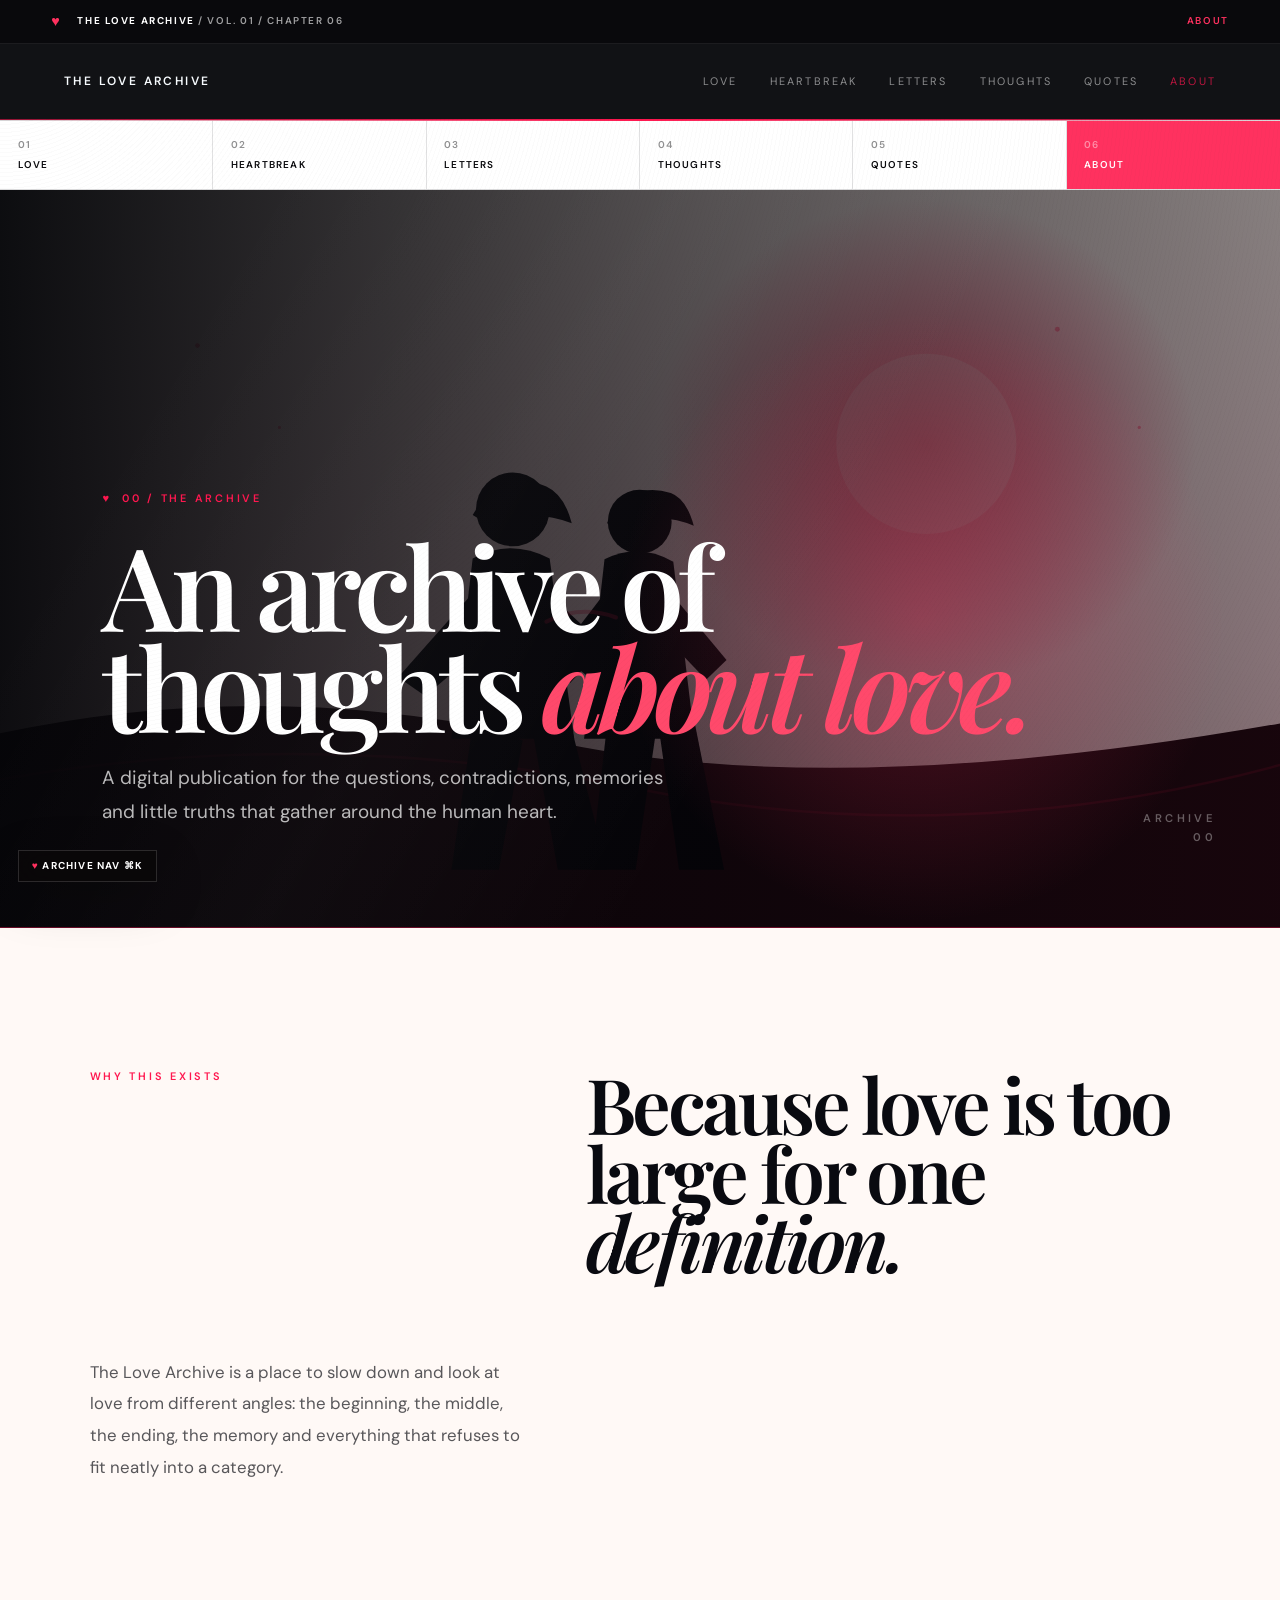
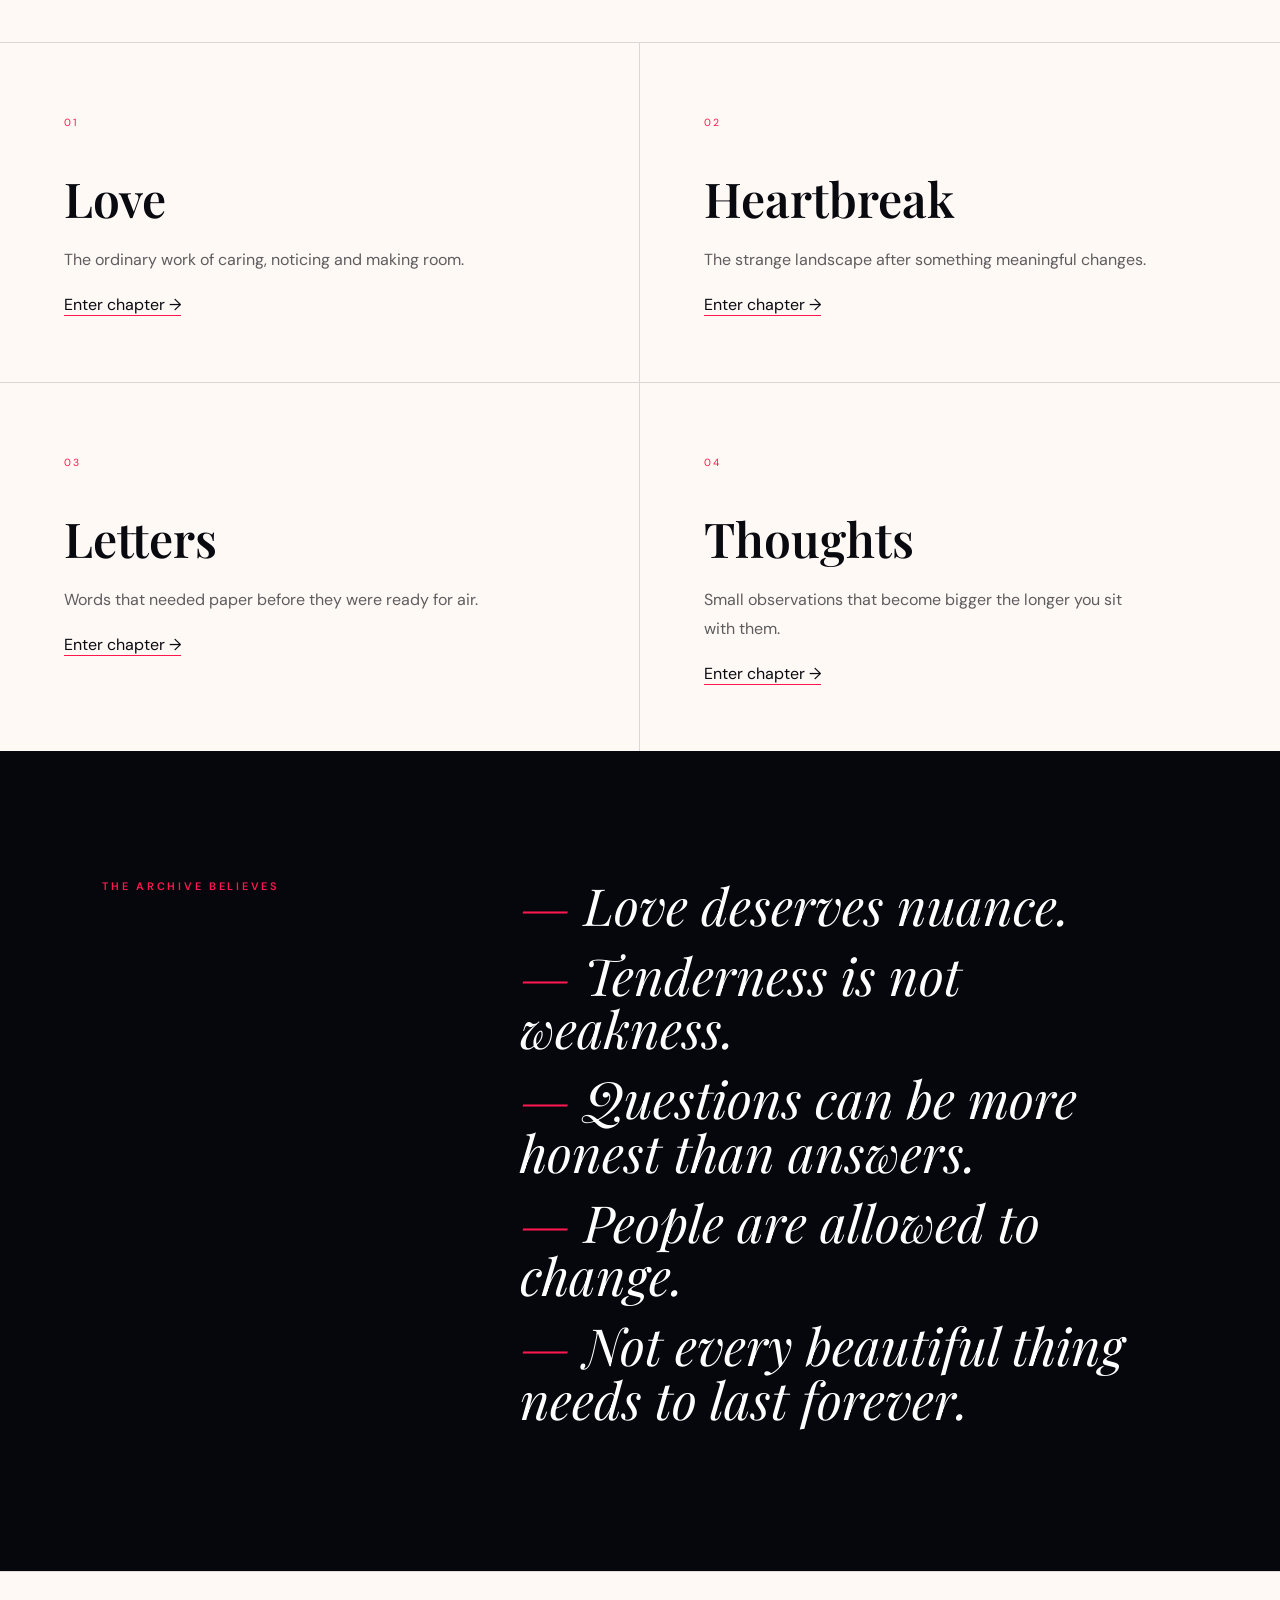
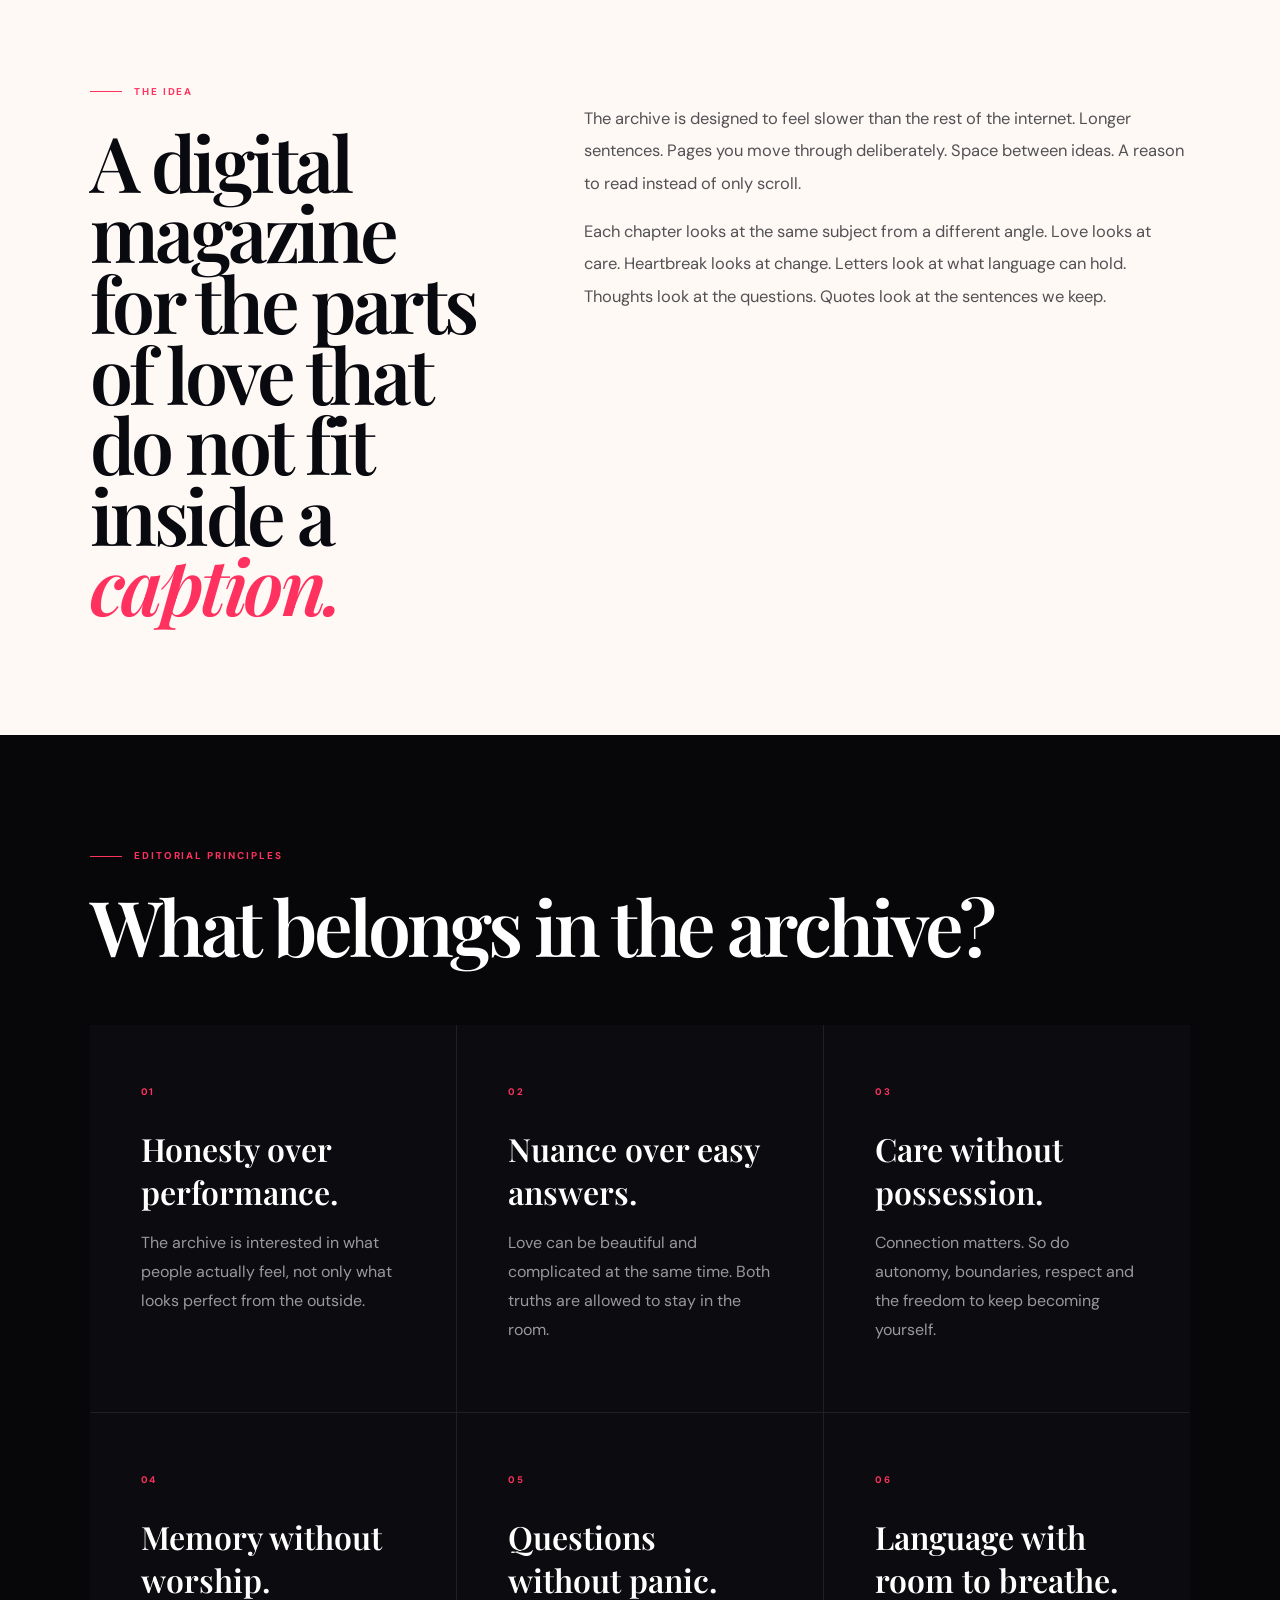
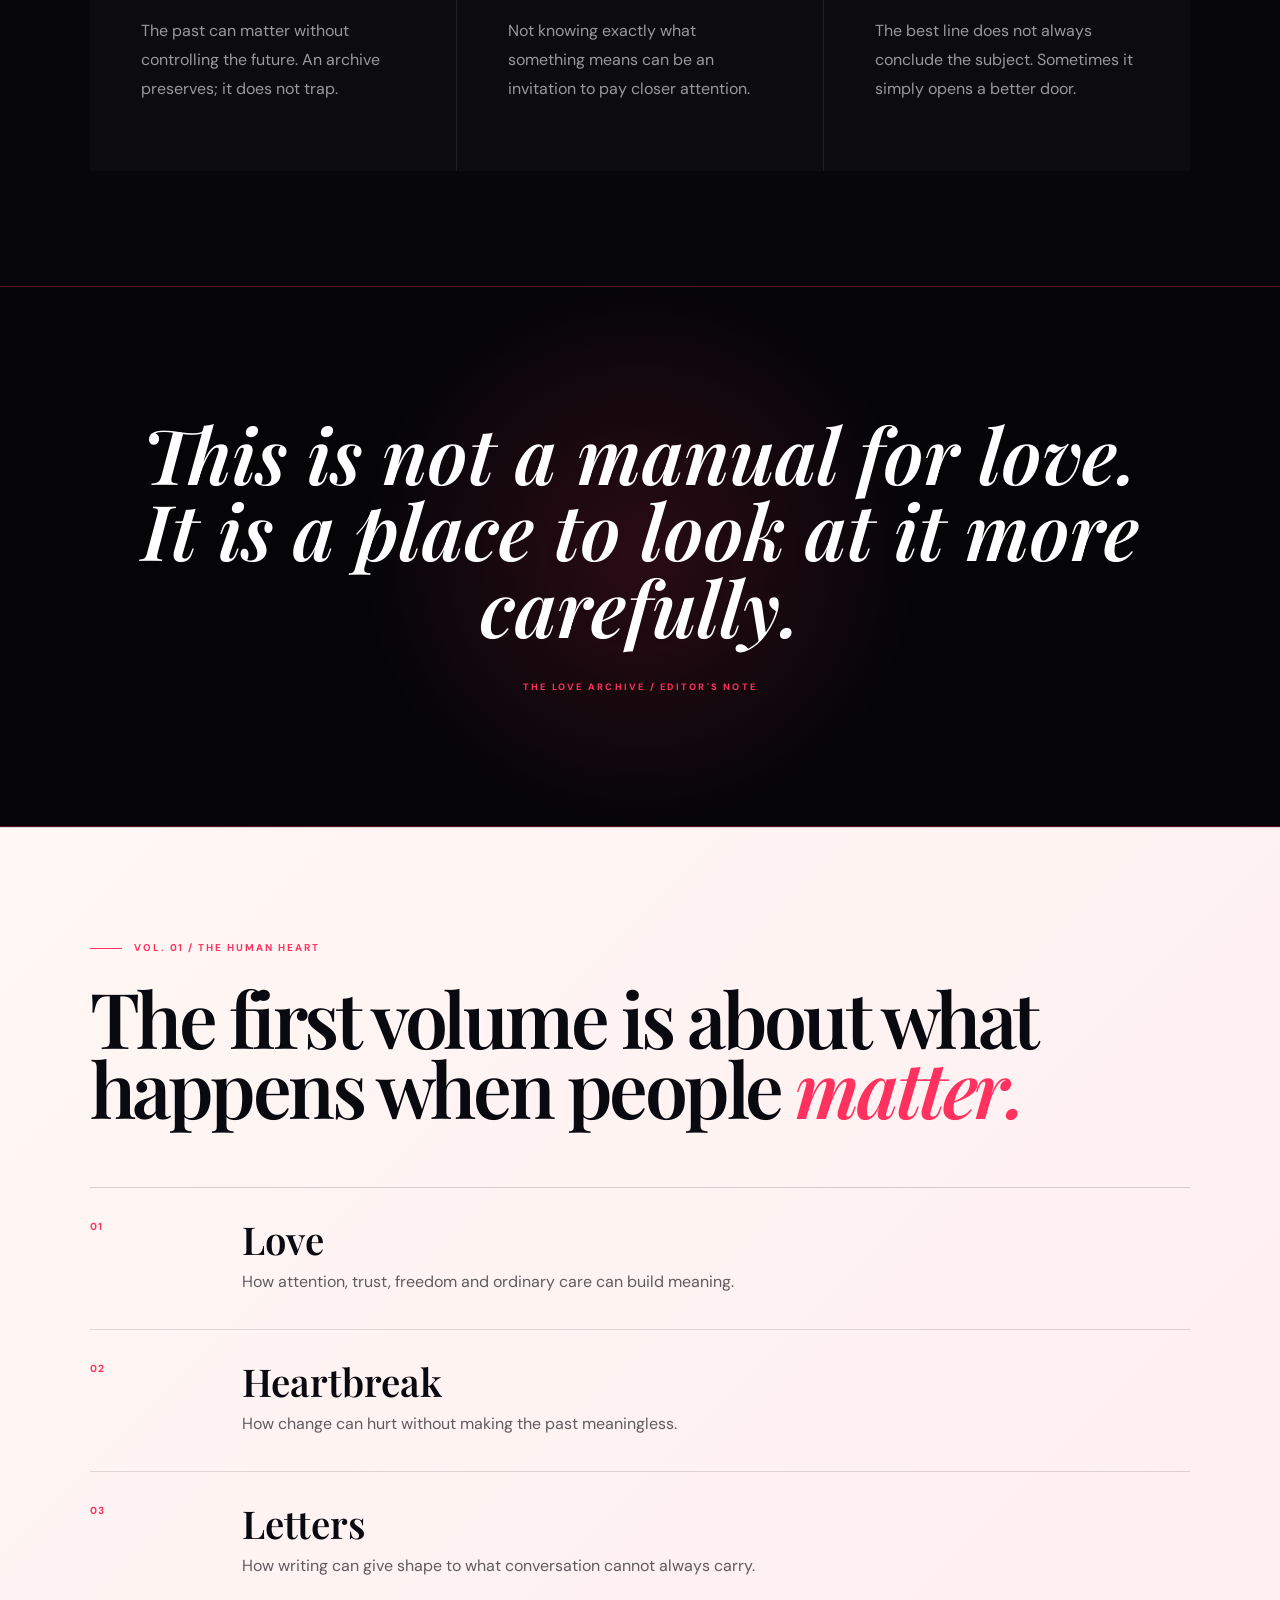
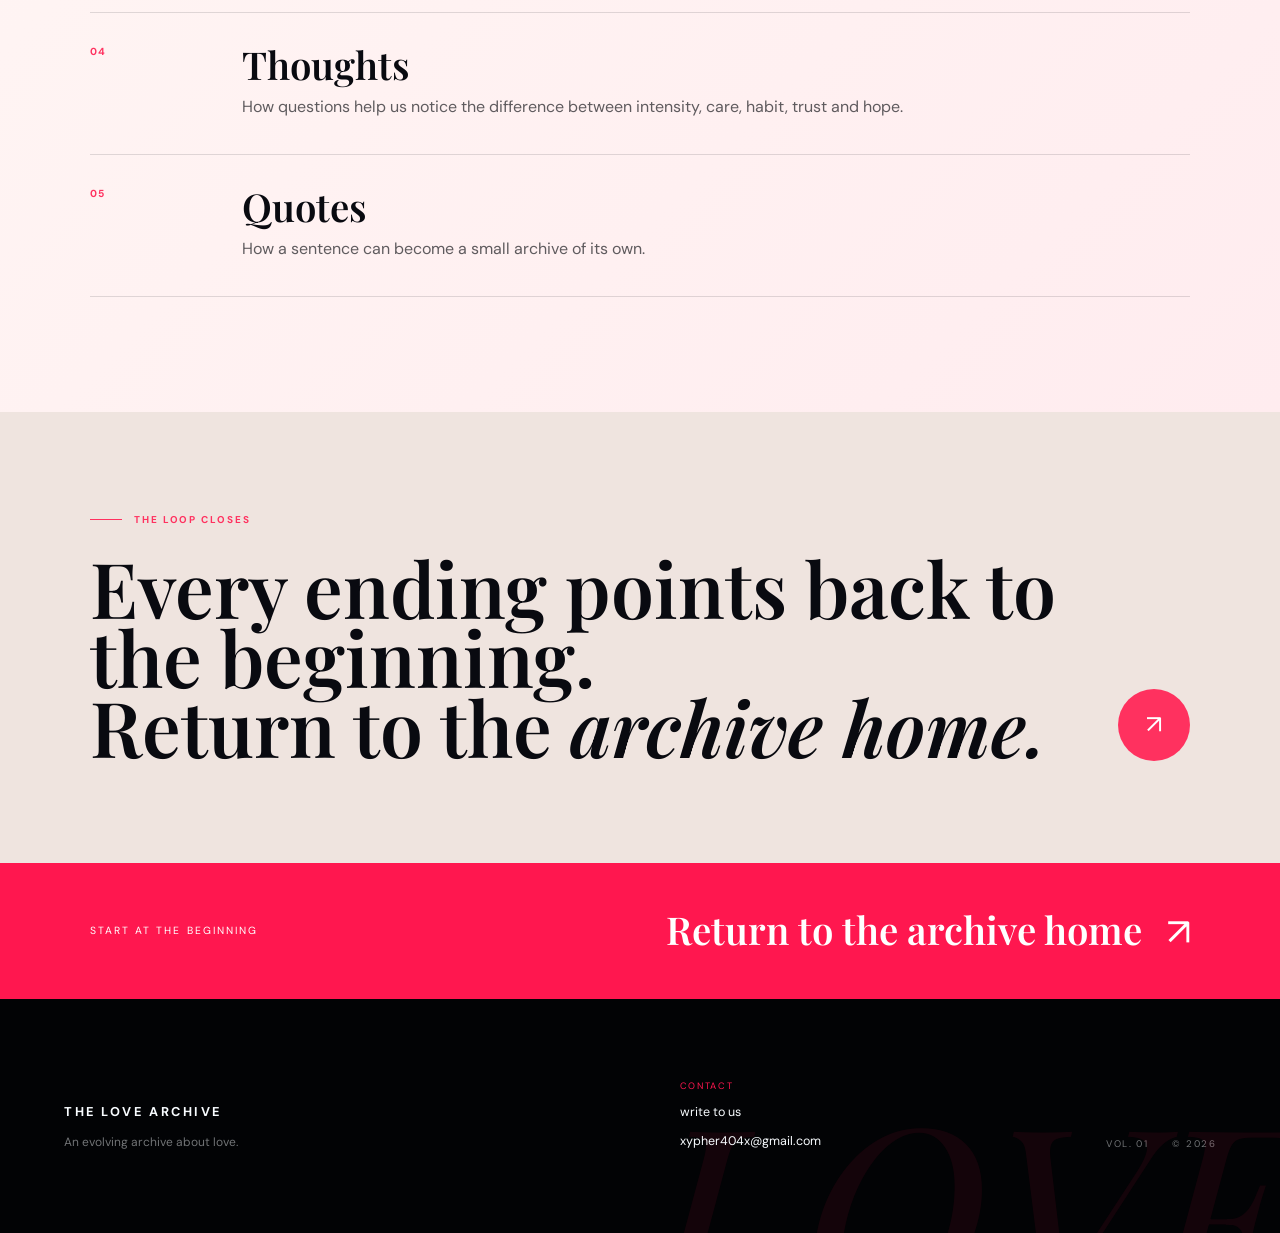
==== commit 08dc64df: "Link Write to Us page and show contact email" ====
--- a/about.html
+++ b/about.html
@@ -17,4 +17,4 @@
 <section class="page-section soft"><span class="section-label">VOL. 01 / THE HUMAN HEART</span><h2 class="big-line">The first volume is about what happens when people <em>matter.</em></h2><div class="timeline"><article><strong>01</strong><div><h3>Love</h3><p>How attention, trust, freedom and ordinary care can build meaning.</p></div></article><article><strong>02</strong><div><h3>Heartbreak</h3><p>How change can hurt without making the past meaningless.</p></div></article><article><strong>03</strong><div><h3>Letters</h3><p>How writing can give shape to what conversation cannot always carry.</p></div></article><article><strong>04</strong><div><h3>Thoughts</h3><p>How questions help us notice the difference between intensity, care, habit, trust and hope.</p></div></article><article><strong>05</strong><div><h3>Quotes</h3><p>How a sentence can become a small archive of its own.</p></div></article></div></section>
 
 <section class="page-endcap"><div><span class="section-label">THE LOOP CLOSES</span><h2>Every ending points back to the beginning.<br>Return to the <em>archive home.</em></h2></div><a href="index.html" aria-label="Return to archive home">↗</a></section>
-<section class="next-chapter"><span>START AT THE BEGINNING</span><a href="index.html">Return to the archive home <b>↗</b></a></section></main><footer class="footer"><div><strong>THE LOVE ARCHIVE</strong><p>An evolving archive about love.</p></div><div class="footer-contact"><span>CONTACT</span><a class="footer-secret" href="mailto:xypher404x@gmail.com">write to us</a></div><div><span>VOL. 01</span><span>© 2026</span></div></footer><script src="script.js"></script><script src="volume-v3.js"></script></body></html>+<section class="next-chapter"><span>START AT THE BEGINNING</span><a href="index.html">Return to the archive home <b>↗</b></a></section></main><footer class="footer"><div><strong>THE LOVE ARCHIVE</strong><p>An evolving archive about love.</p></div><div class="footer-contact"><span>CONTACT</span><a class="footer-secret" href="write.html">write to us</a><a href="mailto:xypher404x@gmail.com">xypher404x@gmail.com</a></div><div><span>VOL. 01</span><span>© 2026</span></div></footer><script src="script.js"></script><script src="volume-v3.js"></script></body></html>
--- a/volume-v3.css
+++ b/volume-v3.css
@@ -36,3 +36,9 @@
 @media(max-width:900px){.chapter-map{grid-template-columns:repeat(3,1fr)}.chapter-map a:nth-child(3){border-right:0}.two-col-copy,.quote-feature,.letter-gallery{grid-template-columns:1fr}.micro-grid,.archive-values{grid-template-columns:1fr}.micro-grid article,.archive-values article{border-right:0;border-bottom:1px solid rgba(9,10,16,.12)}.timeline article{grid-template-columns:1fr;gap:.6rem}.question-deck{grid-template-columns:1fr}.chapter-ribbon{grid-template-columns:auto 1fr}.chapter-ribbon .ribbon-count{display:none}}
 @media(max-width:650px){.chapter-map{grid-template-columns:repeat(2,1fr)}.chapter-map a{border-bottom:1px solid rgba(9,10,16,.12)}.chapter-map a:nth-child(odd){border-right:1px solid rgba(9,10,16,.12)}.chapter-map a:nth-child(even){border-right:0}.archive-command-trigger{left:12px;bottom:12px}.page-endcap{grid-template-columns:1fr}.page-endcap a{width:58px;height:58px}.page-hero{min-height:76vh!important}}
 @media(prefers-reduced-motion:reduce){.archive-command,.page-endcap a{transition:none!important}}
+
+/* HOME / VOLUME DIRECTORY */
+.home-volume-directory{padding:clamp(6rem,10vw,10rem) clamp(1.5rem,7vw,8rem);background:linear-gradient(180deg,#fff9f6,#f7e8e6);border-top:1px solid rgba(9,10,16,.12)}
+.home-volume-head{display:grid;grid-template-columns:.65fr 1.35fr;gap:clamp(2rem,7vw,8rem);align-items:start;margin-bottom:4rem}.home-volume-head>span{color:var(--v3-rose);font:700 .62rem var(--sans);letter-spacing:.22em}.home-volume-head h2{font:600 clamp(3.2rem,7vw,7.2rem)/.88 var(--serif);letter-spacing:-.05em;margin:0}.home-volume-head h2 em{color:var(--v3-rose)}.home-volume-head p{grid-column:2;max-width:680px;line-height:1.9;color:rgba(9,10,16,.67);margin:0}
+.home-volume-grid{display:grid;grid-template-columns:repeat(3,1fr);gap:1px;background:rgba(9,10,16,.13);border:1px solid rgba(9,10,16,.13)}.home-volume-grid a{min-height:300px;background:#fff9f6;color:#09090c;text-decoration:none;padding:clamp(1.5rem,3vw,3rem);display:flex;flex-direction:column;transition:.25s ease;position:relative;overflow:hidden}.home-volume-grid a:after{content:"♥";position:absolute;right:1rem;bottom:-2rem;font:8rem/1 var(--serif);color:rgba(255,49,95,.05)}.home-volume-grid a:hover{background:#12080d;color:#fff;transform:translateY(-4px);box-shadow:0 25px 60px rgba(60,8,27,.12);z-index:2}.home-volume-grid small{color:var(--v3-rose);font:700 .6rem var(--sans);letter-spacing:.18em}.home-volume-grid strong{font:600 clamp(2rem,3vw,3.3rem)/1 var(--serif);margin:2rem 0 auto;max-width:340px}.home-volume-grid span{font:.82rem/1.7 var(--sans);opacity:.62;max-width:330px}
+@media(max-width:900px){.home-volume-head{grid-template-columns:1fr}.home-volume-head p{grid-column:1}.home-volume-grid{grid-template-columns:repeat(2,1fr)}}@media(max-width:600px){.home-volume-grid{grid-template-columns:1fr}}
